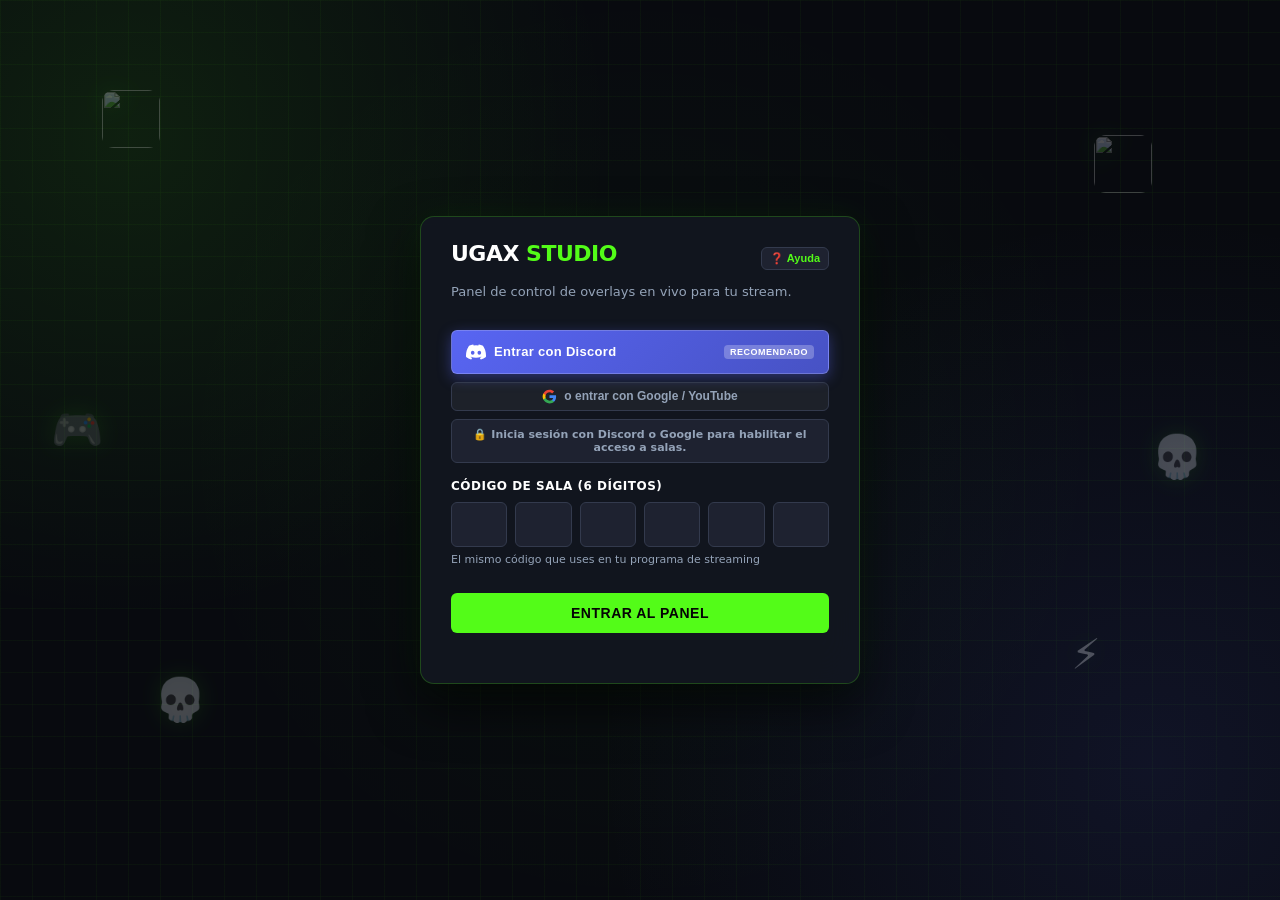
==== index.html @ 0a302d41 "Add TTS (Text to Speech) button with voice synthesis for live stream overlays" ====
<!DOCTYPE html>
<html lang="es">
<head>
  <meta charset="utf-8">
  <meta name="viewport" content="width=device-width,initial-scale=1">
  <title>Control de UGAX — Panel de Overlays</title>
  <link rel="stylesheet" href="css/panel.css">
</head>
<body class="kick-theme">

  <!-- Lobby / Gatekeeper Screen -->
  <div id="lobby-screen" class="lobby-container">
    <div class="lobby-floating-bg" aria-hidden="true">
      <div class="float-item float-1"><img src="https://api.dicebear.com/7.x/bottts/svg?seed=sans" alt=""></div>
      <div class="float-item float-2"><span class="float-icon">💀</span></div>
      <div class="float-item float-3"><img src="https://api.dicebear.com/7.x/bottts/svg?seed=itzugax" alt=""></div>
      <div class="float-item float-4"><span class="float-icon">⚡</span></div>
      <div class="float-item float-5"><span class="float-icon">🎮</span></div>
      <div class="float-item float-6"><span class="float-icon">💀</span></div>
    </div>
    <div class="lobby-card">
      <div class="lobby-card-top">
        <div class="lobby-logo">
          <h2>UGAX <span class="kick-green">STUDIO</span></h2>
        </div>
        <button class="icon-help-btn" id="btn-open-help" title="Ver guía de uso">&#10067; Ayuda</button>
      </div>
      <p class="lobby-desc">Panel de control de overlays en vivo para tu stream.</p>

      <!-- Mandatory Social Auth (Google / YouTube or Discord) -->
      <div class="google-auth-box">
        <div id="auth-buttons-row" class="auth-buttons-container">
          <button type="button" class="btn-discord-auth-main" id="btn-discord-login">
            <svg width="20" height="20" viewBox="0 0 24 24" fill="#ffffff"><path d="M20.317 4.37a19.791 19.791 0 0 0-4.885-1.515.074.074 0 0 0-.079.037c-.21.375-.444.864-.608 1.25a18.27 18.27 0 0 0-5.487 0 12.64 12.64 0 0 0-.617-1.25.077.077 0 0 0-.079-.037A19.736 19.736 0 0 0 3.677 4.37a.07.07 0 0 0-.032.027C.533 9.046-.32 13.58.099 18.057a.082.082 0 0 0 .031.057 19.9 19.9 0 0 0 5.993 3.03.078.078 0 0 0 .084-.028c.462-.63.874-1.295 1.226-1.994.021-.041.001-.09-.041-.106a13.107 13.107 0 0 1-1.872-.892.077.077 0 0 1-.008-.128 10.2 10.2 0 0 0 .372-.292.074.074 0 0 1 .077-.01c3.928 1.793 8.18 1.793 12.061 0a.074.074 0 0 1 .078.01c.12.098.246.198.373.292a.077.077 0 0 1-.006.127 12.299 12.299 0 0 1-1.873.892.077.077 0 0 0-.041.107c.36.698.772 1.362 1.225 1.993a.076.076 0 0 0 .084.028 19.839 19.839 0 0 0 6.002-3.03.077.077 0 0 0 .032-.054c.5-5.177-.838-9.674-3.549-13.66a.061.061 0 0 0-.031-.028zM8.02 15.33c-1.183 0-2.157-1.085-2.157-2.419 0-1.333.956-2.419 2.157-2.419 1.21 0 2.176 1.096 2.157 2.42 0 1.333-.956 2.418-2.157 2.418zm7.975 0c-1.183 0-2.157-1.085-2.157-2.419 0-1.333.955-2.419 2.157-2.419 1.21 0 2.176 1.096 2.157 2.42 0 1.333-.946 2.418-2.157 2.418z"/></svg>
            <span style="font-weight:800;letter-spacing:0.3px;">Entrar con Discord</span>
            <span class="auth-rec-badge">RECOMENDADO</span>
          </button>
          <button type="button" class="btn-google-auth-mini" id="btn-google-login">
            <svg width="15" height="15" viewBox="0 0 24 24"><path fill="#4285F4" d="M22.56 12.25c0-.78-.07-1.53-.2-2.25H12v4.26h5.92c-.26 1.37-1.04 2.53-2.21 3.31v2.77h3.57c2.08-1.92 3.28-4.74 3.28-8.09z"/><path fill="#34A853" d="M12 23c2.97 0 5.46-.98 7.28-2.66l-3.57-2.77c-.98.66-2.23 1.06-3.71 1.06-2.86 0-5.29-1.93-6.16-4.53H2.18v2.84C3.99 20.53 7.7 23 12 23z"/><path fill="#FBBC05" d="M5.84 14.09c-.22-.66-.35-1.36-.35-2.09s.13-1.43.35-2.09V7.06H2.18C1.43 8.55 1 10.22 1 12s.43 3.45 1.18 4.94l2.85-2.22.81-.63z"/><path fill="#EA4335" d="M12 5.38c1.62 0 3.06.56 4.21 1.64l3.15-3.15C17.45 2.09 14.97 1 12 1 7.7 1 3.99 3.47 2.18 7.06l3.66 2.84c.87-2.6 3.3-4.52 6.16-4.52z"/></svg>
            o entrar con Google / YouTube
          </button>
        </div>

        <div id="auth-required-msg" class="auth-required-msg">
          🔒 Inicia sesión con Discord o Google para habilitar el acceso a salas.
        </div>

        <div id="auth-profile-badge" class="auth-profile-badge" style="display:none">
          <img id="lobby-user-pfp" class="lobby-pfp-img" src="">
          <div class="profile-info">
            <span id="lobby-user-name" class="profile-name">---</span>
            <span id="lobby-user-provider" class="profile-status">✓ Verificado</span>
          </div>
          <button type="button" id="btn-logout-google" class="btn-mini-logout" title="Cerrar sesión / Cambiar cuenta">&times; Salir</button>
        </div>
      </div>

      <!-- Recent Rooms Cards -->
      <div id="recent-rooms-box" class="recent-rooms-box" style="display:none">
        <label>📡 Mis salas recientes:</label>
        <div class="recent-rooms-grid" id="recent-rooms-grid"></div>
      </div>

      <form id="lobby-form" onsubmit="return false;">
        <!-- Editable Username once authenticated -->
        <div class="lobby-group" id="group-username-edit" style="display:none">
          <label>Username / Apodo</label>
          <input type="text" id="lobby-user" placeholder="ej: itzugax" maxlength="24" required disabled autocomplete="off">
          <span class="lobby-hint">Puedes personalizar tu apodo. Cada usuario debe tener un username único.</span>
        </div>

        <div class="lobby-group">
          <label>Código de Sala (6 dígitos)</label>
          <div class="room-code-row" id="room-code-row">
            <input class="room-digit" type="text" inputmode="numeric" maxlength="1" pattern="[0-9]" required disabled>
            <input class="room-digit" type="text" inputmode="numeric" maxlength="1" pattern="[0-9]" required disabled>
            <input class="room-digit" type="text" inputmode="numeric" maxlength="1" pattern="[0-9]" required disabled>
            <input class="room-digit" type="text" inputmode="numeric" maxlength="1" pattern="[0-9]" required disabled>
            <input class="room-digit" type="text" inputmode="numeric" maxlength="1" pattern="[0-9]" required disabled>
            <input class="room-digit" type="text" inputmode="numeric" maxlength="1" pattern="[0-9]" required disabled>
          </div>
          <span class="lobby-hint">El mismo código que uses en tu programa de streaming</span>
        </div>

        <button type="submit" class="btn-kick-primary" id="btn-enter-room" disabled>ENTRAR AL PANEL</button>
      </form>
    </div>
  </div>

  <!-- Main Panel Screen (Hidden until PIN is verified) -->
  <div id="app-wrapper" style="display:none">
    <header>
      <div class="header-left">
        <div class="brand">
          <span class="kick-dot"></span>
          <h1>UGAX <span class="kick-green">STUDIO</span></h1>
        </div>
        <span id="stream-label" class="room-pill" title="Sala actual">---</span>
        <button class="header-btn" id="btn-copy-obs" title="Copiar enlace del Overlay para tu programa de streaming">&#128203; Copiar Link Stream</button>
        <button class="header-btn members-btn" id="btn-members-modal" title="Ver integrantes conectados en la sala">&#128101; <span id="members-count">1</span> en sala</button>
        <button class="header-btn user-btn" id="btn-user-login" title="Perfil y usuario">
          <img id="header-user-avatar" class="user-avatar-mini" src="https://api.dicebear.com/7.x/bottts/svg?seed=itzugax">
          <span id="user-display">---</span>
        </button>
      </div>
      <div id="conn">
        <button class="logout-btn" id="btn-logout" title="Salir de la sala actual">&#128682; Salir</button>
        <span class="obs-badge" id="obs-badge" title="Estado del software de streaming">&#128225; Stream: Buscando...</span>
        <span class="ping-badge" id="ping-badge" title="Latencia con el server">-- ms</span>
        <div class="dot" id="dot"></div>
      </div>
    </header>

  <div class="layout">
    <!-- Left Sidebar: Tools & Edit Properties -->
    <aside class="sidebar-left">
      <div class="sidebar-scrollable">
        <!-- Tabs (Archivos active by default) -->
        <div class="tabs">
          <button class="tab active" data-tab="tab-arch">&#128193; Archivos</button>
          <button class="tab" data-tab="tab-url">&#128279; Linkaso</button>
          <button class="tab" data-tab="tab-txt">&#128196; Texto</button>
        </div>

        <!-- File Tab (Active Default) -->
        <div class="tab-body active" id="tab-arch">
          <div class="drop-zone" id="drop-zone">
            <div class="drop-icon">&#128228;</div>
            Suelta tu meme aquí o dale clic para subir
            <div class="hint">sube de una uwu</div>
          </div>
          <input type="file" id="fileIn" multiple accept="image/*,video/*,audio/*" style="display:none">
          <div class="upload-list" id="upload-list"></div>
        </div>

        <!-- URL Tab -->
        <div class="tab-body" id="tab-url">
          <label>Pega el zelda / URL aquí</label>
          <input type="url" id="urlIn" placeholder="https://i.imgur.com/meme.jpg">
          <div class="hint">Aguanta <b>JPG, PNG, GIF, WEBP</b> (fotos) · <b>MP4, WEBM</b> (videos) · <b>MP3, WAV, OGG</b> (rolitas)</div>
          <button class="btn primary" id="addUrl">&#10010; Tirar al stream</button>
        </div>

        <!-- Text Tab -->
        <div class="tab-body" id="tab-txt">
          <label>Qué quieres poner en pantalla</label>
          <input type="text" id="txtIn" placeholder="Escribe cualquier webada...">
          <div class="hint">Letras bien potentes con borde negro Comic Sans</div>
          <div style="display:flex;gap:6px;margin-top:8px">
            <button class="btn primary" id="addTxt" style="flex:1">&#10010; Tirar texto</button>
            <button class="btn btn-tts" id="addTts" style="flex:1" title="Poner en pantalla y leer con voz en el stream">&#128483; Tirar TTS (Voz)</button>
          </div>
        </div>

        <!-- Edit Section -->
        <section class="card" id="edit-section" style="display:none">
          <h2>&#9998; Modificando: <span id="ed-title-type">Capa</span></h2>
          <div style="padding:8px 12px">
            
            <div class="edit-group">
              <label>Apodo de la capa</label>
              <input type="text" id="ed-name-input" placeholder="Ponle un nombre...">
            </div>

            <!-- Quick Action Buttons -->
            <div class="quick-actions">
              <button class="q-btn" id="qa-center" title="Centrar en pantalla">&#127919; Centrar fino</button>
              <button class="q-btn" id="qa-fullscreen" title="Ajustar a pantalla completa">&#128250; Modo cine</button>
              <button class="q-btn" id="qa-clone" title="Duplicar esta capa">&#128203; Clonar</button>
            </div>

            <div id="edit-media-fields"></div>
            <div id="edit-text-fields"></div>

            <div class="edit-group">
              <label>Opacidad / Transparencia</label>
              <div style="display:flex;align-items:center;gap:8px">
                <input type="range" id="ed-opacity" min="0" max="100" value="100" style="flex:1">
                <span id="ed-opacity-val" style="font-size:12px;width:32px;text-align:right;font-weight:600">100%</span>
              </div>
            </div>

            <div class="grid2">
              <div class="edit-group">
                <label>Posición X</label>
                <input type="number" id="ed-x" min="0" max="1" step="0.01">
              </div>
              <div class="edit-group">
                <label>Posición Y</label>
                <input type="number" id="ed-y" min="0" max="1" step="0.01">
              </div>
            </div>
            <div class="grid2">
              <div class="edit-group">
                <label>Ancho</label>
                <input type="number" id="ed-w" min="0.02" max="1" step="0.01">
              </div>
              <div class="edit-group">
                <label>Alto</label>
                <input type="number" id="ed-h" min="0.02" max="1" step="0.01">
              </div>
            </div>

            <div style="display:flex;gap:6px;margin-top:8px">
              <button class="btn" id="ed-lock-toggle" style="flex:1">&#128274; Bloquear</button>
              <button class="btn danger" id="ed-del" style="flex:1">&#128465; Borrar</button>
            </div>
          </div>
        </section>
      </div>
    </aside>

    <!-- Center Stage: Stream Preview & Soundboard -->
    <main class="main-center-stage">
      <div class="main-center">
        <div class="canvas-wrap">
          <div id="canvas"></div>
        </div>
        <div class="canvas-note">
          <span>Vista previa 16:9</span> · 
          <span>Siempre mantiene su proporción fina sin deformarse</span> · 
          <span><b>Supr</b> borrar</span> · 
          <span><b>Flechas</b> mover</span>
        </div>
      </div>

      <!-- Soundboard Dock (Memes y Reacciones unificados abajo) -->
      <div class="soundboard-dock">
        <div class="dock-header">
          <div class="dock-title">&#128266; Soundboard de Memes (Disparo en Stream)</div>
          <div class="dock-search">
            <input type="text" id="snd-search" placeholder="&#128269; Filtrar meme...">
          </div>
        </div>
        <div class="soundboard-grid-deck" id="soundboard-list"></div>
      </div>
    </main>

    <!-- Right Sidebar: Live Layers & Order -->
    <aside class="sidebar-right">
      <div class="source-list" id="source-list">
        <div class="source-list-header">
          <h2>&#127912; Capas en vivo (<span id="count">0</span>)</h2>
          <div class="source-quick-tools">
            <button class="mini-tool-btn" id="btn-toggle-all" title="Modo pánico: ocultar/mostrar todo">&#128065; Pánico</button>
            <button class="mini-tool-btn danger" id="btn-clear-all" title="Limpiar todas las fuentes">&#129529; Limpiar to</button>
          </div>
        </div>
        <div id="list"></div>
        <div class="empty" id="empty-msg">&#128196; No hay ni un meme puesto todavía. Sube algo a la izquierda pe.</div>
      </div>

      <!-- Toolbar -->
      <div class="toolbar">
        <button id="tb-add" title="Agregar fuente">&#10010;</button>
        <button id="tb-del" title="Borrar seleccionada" class="danger">&#128465;</button>
        <button id="tb-up" title="Mover al frente">&#9650;</button>
        <button id="tb-down" title="Mover al fondo">&#9660;</button>
        <button id="tb-clone" title="Clonar seleccionada">&#128203;</button>
      </div>
    </aside>
  </div>
  </div> <!-- /app-wrapper -->

  <!-- Active Room Members Modal -->
  <div class="modal-overlay" id="members-modal" style="display:none">
    <div class="modal-card">
      <div class="modal-header">
        <h3>&#128101; Integrantes Conectados en la Sala</h3>
        <button class="modal-close" id="btn-close-members">&times;</button>
      </div>
      <div class="modal-body">
        <p class="hint" style="margin-bottom:12px">Usuarios moderando en tiempo real en esta sala:</p>
        <div class="members-list" id="members-list"></div>
      </div>
    </div>
  </div>

  <!-- Help & Instructions Modal -->
  <div class="modal-overlay" id="help-modal" style="display:none">
    <div class="modal-card">
      <div class="modal-header">
        <h3>&#128161; Guía de Uso de UGAX STUDIO</h3>
        <button class="modal-close" id="btn-close-help">&times;</button>
      </div>
      <div class="modal-body">
        <div class="lobby-tips">
          <div class="lobby-tips-title">💡 ¿Cómo transmitir overlays a tu stream?</div>
          <ul>
            <li><b>1.</b> Inicia sesión con <b>Google / YouTube</b> o escribe tu <b>Nickname</b>.</li>
            <li><b>2.</b> Ingresa el <b>Código de Sala (6 dígitos)</b> y el <b>PIN de protección</b>.</li>
            <li><b>3.</b> Haz clic en <i>Copiar Link Stream</i> en la barra superior del panel.</li>
            <li><b>4.</b> En tu software de transmisión (OBS / Streamlabs / VMix), agrega una fuente <b>Navegador (Browser Source)</b> con resolución <b>1920x1080</b> y pega el enlace.</li>
            <li><b>5.</b> ¡Todo lo que arrastres, escribas o dispares en el panel aparecerá instantáneamente en tu stream!</li>
          </ul>
        </div>
      </div>
    </div>
  </div>

  <!-- User & Room Login Modal -->
  <div class="modal-overlay" id="login-modal" style="display:none">
    <div class="modal-card">
      <div class="modal-header">
        <h3>&#128100; Perfil de Usuario & Sala</h3>
        <button class="modal-close" id="btn-close-login">&times;</button>
      </div>
      <div class="modal-body">
        <div class="user-profile-header">
          <img id="modal-user-avatar" class="modal-pfp" src="https://api.dicebear.com/7.x/bottts/svg?seed=itzugax">
          <div class="modal-user-info">
            <span id="modal-user-name" class="modal-name">itzugax</span>
            <span class="modal-role">Moderador de Sala</span>
          </div>
        </div>

        <label style="margin-top:14px">Nombre de usuario / Nickname</label>
        <input type="text" id="login-user-input" placeholder="Tu apodo o canal (ej: itzugax)">

        <button class="btn primary" id="btn-save-login" style="margin-top:16px;width:100%">&#128190; Guardar Perfil</button>
      </div>
    </div>
  </div>

  <!-- PIN Prompt Modal -->
  <div class="modal-overlay" id="modal-pin" style="display:none">
    <div class="modal-card pin-modal-card">
      <div class="modal-header">
        <h3>🔒 PIN de Seguridad</h3>
        <button class="modal-close" id="btn-close-pin">&times;</button>
      </div>
      <div class="modal-body">
        <p class="pin-modal-desc">Ingresa el PIN de acceso para la sala <b id="pin-modal-room-code" class="kick-green">------</b>:</p>
        
        <div class="lobby-group" style="margin-top:12px;">
          <input type="password" id="modal-pin-input" placeholder="Ingresa el PIN de la sala" maxlength="12" autocomplete="off">
          <span class="lobby-hint" id="pin-modal-hint">Si la sala es nueva, este PIN quedará guardado como clave</span>
        </div>

        <div id="pin-error-box" class="pin-error-box" style="display:none">
          <span class="pin-error-meme">👉😹</span>
          <span class="pin-error-text" id="pin-error-text">❌ PIN incorrecto jaja</span>
        </div>

        <div class="pin-modal-actions" style="display:flex;gap:8px;margin-top:16px;">
          <button type="button" class="btn" id="btn-cancel-pin" style="flex:1">Cancelar</button>
          <button type="button" class="btn-kick-primary" id="btn-verify-pin" style="flex:2">VERIFICAR Y ENTRAR</button>
        </div>
      </div>
    </div>
  </div>

  <!-- Scripts locales & CDN -->
  <script src="lib/interact.min.js"></script>
  <script src="lib/firebase-app.js"></script>
  <script src="https://www.gstatic.com/firebasejs/8.10.1/firebase-auth.js"></script>
  <script src="lib/firebase-database.js"></script>
  <script src="lib/supabase.min.js"></script>
  <script src="js/config.js"></script>
  <script src="js/control.js"></script>
</body>
</html>
---- css/panel.css ----
:root {
  --bg: #0b0e14;
  --panel: #131722;
  --surface: #1e2230;
  --row: #242938;
  --row-hover: #2f3548;
  --row-sel: #2a3144;
  --border: #333a4d;
  --text: #f1f5f9;
  --text-bright: #ffffff;
  --muted: #94a3b8;
  --accent: #53fc18;
  --accent-hover: #42d914;
  --ok: #53fc18;
  --danger: #ef4444;
  --danger-hover: #dc2626;
  --warning: #f59e0b;
  --radius: 6px;
  --kick-green: #53fc18;
}

* { box-sizing: border-box; margin: 0; padding: 0; }

body {
  background: var(--bg);
  color: var(--text);
  font-family: "Inter", "Segoe UI", system-ui, -apple-system, sans-serif;
  font-size: 14px;
  height: 100vh;
  overflow: hidden;
}

/* ============================================
   LOBBY / GATEKEEPER SCREEN
   ============================================ */
.lobby-container {
  position: fixed;
  inset: 0;
  background: #080a0f;
  background-image: 
    radial-gradient(circle at 10% 15%, rgba(83, 252, 24, 0.09) 0%, transparent 35%),
    radial-gradient(circle at 90% 85%, rgba(88, 101, 242, 0.10) 0%, transparent 40%),
    radial-gradient(circle at 50% 50%, rgba(83, 252, 24, 0.03) 0%, transparent 60%),
    linear-gradient(rgba(83, 252, 24, 0.035) 1px, transparent 1px),
    linear-gradient(90deg, rgba(83, 252, 24, 0.035) 1px, transparent 1px);
  background-size: 100% 100%, 100% 100%, 100% 100%, 32px 32px, 32px 32px;
  display: flex;
  align-items: center;
  justify-content: center;
  z-index: 9999;
  overflow: hidden;
  padding: 16px;
}

.lobby-floating-bg {
  position: absolute;
  inset: 0;
  pointer-events: none;
  overflow: hidden;
  z-index: 1;
}

.float-item {
  position: absolute;
  opacity: 0.28;
  filter: drop-shadow(0 0 12px rgba(83, 252, 24, 0.35));
  animation: floatAround 18s ease-in-out infinite alternate;
  user-select: none;
}

.float-item img {
  width: 58px;
  height: 58px;
  border-radius: 12px;
  display: block;
}

.float-item .float-icon {
  font-size: 42px;
  display: block;
}

.float-1 { top: 10%; left: 8%; animation-duration: 22s; animation-delay: 0s; }
.float-2 { top: 75%; left: 12%; animation-duration: 26s; animation-delay: -4s; }
.float-3 { top: 15%; right: 10%; animation-duration: 20s; animation-delay: -8s; }
.float-4 { top: 70%; right: 14%; animation-duration: 24s; animation-delay: -2s; }
.float-5 { top: 45%; left: 4%; animation-duration: 28s; animation-delay: -6s; }
.float-6 { top: 48%; right: 6%; animation-duration: 25s; animation-delay: -10s; }

@keyframes floatAround {
  0% { transform: translateY(0) rotate(0deg) scale(1); }
  50% { transform: translateY(-35px) translateX(20px) rotate(12deg) scale(1.08); }
  100% { transform: translateY(25px) translateX(-20px) rotate(-10deg) scale(0.95); }
}

.lobby-card {
  position: relative;
  z-index: 2;
  background: rgba(18, 22, 32, 0.96);
  backdrop-filter: blur(20px);
  border: 1px solid rgba(83, 252, 24, 0.22);
  box-shadow: 0 20px 50px rgba(0, 0, 0, 0.7), 0 0 35px rgba(83, 252, 24, 0.07);
  border-radius: 14px;
  padding: 24px 30px;
  width: 440px;
  max-width: 95vw;
  max-height: 94vh;
  overflow-y: auto;
  box-sizing: border-box;
}

.lobby-card::-webkit-scrollbar { width: 5px; }
.lobby-card::-webkit-scrollbar-track { background: transparent; }
.lobby-card::-webkit-scrollbar-thumb { background: var(--border); border-radius: 3px; }

.lobby-logo {
  display: flex;
  align-items: center;
  gap: 10px;
  margin-bottom: 10px;
}

.lobby-logo h2 {
  font-size: 22px;
  font-weight: 800;
  letter-spacing: -0.5px;
  color: var(--text-bright);
  text-transform: uppercase;
}

.kick-dot {
  display: inline-block;
  width: 8px;
  height: 8px;
  background: var(--kick-green);
  border-radius: 2px;
  flex-shrink: 0;
}

.kick-green {
  color: var(--kick-green);
}

.lobby-desc {
  font-size: 13px;
  color: var(--muted);
  margin-bottom: 28px;
  line-height: 1.5;
}

.lobby-group {
  display: flex;
  flex-direction: column;
  gap: 5px;
  margin-bottom: 18px;
}

.lobby-group label {
  font-size: 12px;
  font-weight: 700;
  color: var(--text-bright);
  text-transform: uppercase;
  letter-spacing: 0.5px;
}

.lobby-group input {
  background: var(--surface);
  border: 1px solid var(--border);
  color: var(--text-bright);
  padding: 10px 12px;
  border-radius: var(--radius);
  font-size: 14px;
  transition: border-color 0.15s;
  outline: none;
}

.lobby-group input:focus {
  border-color: var(--kick-green);
}

/* 6-digit room code row */
.room-code-row {
  display: flex;
  gap: 8px;
}

.room-digit {
  flex: 1;
  background: var(--surface) !important;
  border: 1px solid var(--border) !important;
  border-radius: var(--radius) !important;
  color: var(--text-bright) !important;
  font-size: 20px !important;
  font-weight: 700 !important;
  text-align: center !important;
  padding: 10px 0 !important;
  outline: none !important;
  caret-color: var(--kick-green);
}

.room-digit:focus {
  border-color: var(--kick-green) !important;
  background: var(--row) !important;
}

.lobby-hint {
  font-size: 11px;
  color: var(--muted);
  line-height: 1.4;
}

.lobby-error {
  font-size: 12px;
  color: var(--danger);
  font-weight: 600;
  text-align: center;
  margin-top: 8px;
  min-height: 18px;
}

.btn-kick-primary {
  width: 100%;
  background: var(--kick-green);
  color: #050505 !important;
  font-size: 14px;
  font-weight: 800;
  text-transform: uppercase;
  letter-spacing: 0.5px;
  padding: 12px;
  border: none;
  border-radius: var(--radius);
  cursor: pointer;
  transition: all 0.15s;
  margin-top: 8px;
}

.btn-kick-primary:hover {
  background: var(--accent-hover);
  color: #050505 !important;
  transform: translateY(-1px);
}

.btn-kick-primary:active {
  transform: scale(0.98);
}

/* Lobby tips box */
.lobby-tips {
  margin-top: 20px;
  padding: 12px 14px;
  background: var(--surface);
  border: 1px solid var(--border);
  border-radius: var(--radius);
}

.lobby-tips-title {
  font-size: 12px;
  font-weight: 700;
  color: var(--text-bright);
  margin-bottom: 6px;
}

.lobby-tips ul {
  list-style: none;
  padding: 0;
  margin: 0;
}

.lobby-tips li {
  font-size: 11px;
  color: var(--muted);
  line-height: 1.5;
  margin-bottom: 4px;
}

.lobby-tips li:last-child { margin-bottom: 0; }
.lobby-tips b { color: var(--text); }
.lobby-tips i { color: var(--kick-green); font-style: normal; }

/* ============================================
   APP HEADER — Kick Style
   ============================================ */
#app-wrapper {
  display: flex;
  flex-direction: column;
  height: 100vh;
}

/* Header */
header {
  display: flex;
  align-items: center;
  justify-content: space-between;
  gap: 12px;
  padding: 0 16px;
  background: var(--panel);
  border-bottom: 1px solid var(--border);
  height: 50px;
}

.header-left {
  display: flex;
  align-items: center;
  gap: 12px;
}

/* Brand logo */
.brand {
  display: flex;
  align-items: center;
  gap: 7px;
}

header h1 {
  font-size: 14px;
  font-weight: 800;
  color: var(--text-bright);
  white-space: nowrap;
  letter-spacing: 0.5px;
  text-transform: uppercase;
}

/* Room pill */
.room-pill,
#stream-label {
  font-size: 11px;
  background: rgba(83, 252, 24, 0.1);
  padding: 3px 9px;
  border-radius: 20px;
  color: var(--kick-green);
  border: 1px solid rgba(83, 252, 24, 0.25);
  font-family: monospace;
  font-weight: 700;
}

.header-btn {
  background: var(--surface);
  border: 1px solid var(--border);
  color: var(--text);
  padding: 5px 11px;
  border-radius: var(--radius);
  font-size: 12px;
  font-weight: 600;
  cursor: pointer;
  display: flex;
  align-items: center;
  gap: 5px;
  transition: all 0.15s;
}

.header-btn:hover {
  background: var(--surface);
  color: var(--kick-green);
  border-color: var(--kick-green);
}

.header-btn.user-btn:hover {
  background: var(--kick-green);
  color: #050505 !important;
  font-weight: 700;
  border-color: var(--kick-green);
}

.header-btn.copied {
  background: var(--ok);
  color: #050505 !important;
  font-weight: 700;
  border-color: var(--ok);
}

/* Panic & Logout buttons */
.panic-btn {
  background: rgba(239, 68, 68, 0.12);
  border: 1px solid rgba(239, 68, 68, 0.35);
  color: var(--danger);
  padding: 4px 10px;
  border-radius: var(--radius);
  font-size: 11px;
  font-weight: 700;
  cursor: pointer;
  transition: all 0.15s;
  text-transform: uppercase;
}

.panic-btn:hover {
  background: var(--danger);
  color: #fff;
  border-color: var(--danger);
}

.logout-btn {
  background: var(--surface);
  border: 1px solid var(--border);
  color: var(--text);
  padding: 4px 10px;
  border-radius: var(--radius);
  font-size: 11px;
  font-weight: 600;
  cursor: pointer;
  transition: all 0.15s;
}

.logout-btn:hover {
  background: var(--danger);
  color: #ffffff;
  border-color: var(--danger);
}

#conn {
  display: flex;
  align-items: center;
  gap: 8px;
  font-size: 12px;
  color: var(--muted);
  font-weight: 500;
}

.obs-badge {
  font-size: 11px;
  padding: 3px 8px;
  border-radius: 12px;
  background: rgba(239, 68, 68, 0.15);
  color: var(--danger);
  border: 1px solid rgba(239, 68, 68, 0.3);
  font-weight: 600;
  display: flex;
  align-items: center;
  gap: 4px;
  transition: all 0.3s;
}

.obs-badge.online {
  background: rgba(34, 197, 94, 0.15);
  color: var(--ok);
  border-color: rgba(34, 197, 94, 0.3);
}

.ping-badge {
  font-size: 11px;
  font-family: monospace;
  color: var(--muted);
  background: var(--surface);
  padding: 2px 6px;
  border-radius: 3px;
  border: 1px solid var(--border);
}

.dot {
  width: 9px;
  height: 9px;
  border-radius: 50%;
  background: var(--danger);
  transition: background 0.3s;
  box-shadow: 0 0 6px var(--danger);
}

.dot.on {
  background: var(--ok);
  box-shadow: 0 0 6px var(--ok);
}

/* Layout - 3 Column Studio */
.layout {
  display: flex;
  height: calc(100vh - 48px);
  width: 100%;
  overflow: hidden;
}

.sidebar-left {
  width: 320px;
  min-width: 280px;
  max-width: 350px;
  background: var(--panel);
  border-right: 1px solid var(--border);
  display: flex;
  flex-direction: column;
  overflow: hidden;
  height: 100%;
  flex-shrink: 0;
}

.sidebar-scrollable {
  flex: 1;
  overflow-y: auto;
  padding-bottom: 20px;
}

.sidebar-scrollable::-webkit-scrollbar { width: 6px; }
.sidebar-scrollable::-webkit-scrollbar-track { background: transparent; }
.sidebar-scrollable::-webkit-scrollbar-thumb { background: var(--border); border-radius: 3px; }

.sidebar-right {
  width: 320px;
  min-width: 280px;
  max-width: 350px;
  background: var(--panel);
  border-left: 1px solid var(--border);
  display: flex;
  flex-direction: column;
  overflow: hidden;
  height: 100%;
  flex-shrink: 0;
}

.sidebar-right .source-list {
  flex: 1;
  display: flex;
  flex-direction: column;
  overflow-y: auto;
}

.main-center-stage {
  flex: 1;
  display: flex;
  flex-direction: column;
  justify-content: space-between;
  overflow: hidden;
  background: var(--bg);
  padding: 0;
  min-width: 350px;
}

.card { padding: 0; }

.card h2 {
  font-size: 11px;
  text-transform: uppercase;
  letter-spacing: 0.5px;
  color: var(--muted);
  padding: 8px 12px;
  background: var(--surface);
  border-bottom: 1px solid var(--border);
  font-weight: 600;
}

/* Tabs */
.tabs {
  display: flex;
  gap: 3px;
  padding: 8px 12px;
  background: var(--panel);
}

.tab {
  flex: 1;
  padding: 8px 4px;
  border: 1px solid var(--border);
  background: var(--surface);
  color: var(--muted);
  border-radius: var(--radius);
  cursor: pointer;
  font-size: 12px;
  font-weight: 600;
  text-align: center;
  transition: all 0.15s;
}

.tab:hover {
  color: var(--text);
  background: var(--row);
  border-color: var(--muted);
}

.tab.active {
  background: var(--accent);
  color: #050505;
  font-weight: 800;
  border-color: var(--accent);
}

.tab-body {
  display: none;
  padding: 8px 12px 12px;
}

.tab-body.active {
  display: block;
}

/* Form elements */
label {
  display: block;
  font-size: 11px;
  font-weight: 600;
  color: var(--muted);
  margin-bottom: 4px;
  text-transform: uppercase;
  letter-spacing: 0.3px;
}

input[type="text"],
input[type="url"],
input[type="number"],
select {
  width: 100%;
  background: var(--bg);
  border: 1px solid var(--border);
  color: var(--text);
  padding: 8px 10px;
  border-radius: var(--radius);
  font-size: 13px;
  outline: none;
  transition: border-color 0.15s;
}

input:focus, select:focus {
  border-color: var(--accent);
  box-shadow: 0 0 0 2px rgba(59, 130, 246, 0.2);
}

select {
  cursor: pointer;
  font-size: 12px;
}

select option {
  background: var(--bg);
  color: var(--text);
}

input[type="color"] {
  width: 100%;
  height: 32px;
  border: 1px solid var(--border);
  border-radius: var(--radius);
  cursor: pointer;
  background: var(--bg);
  padding: 2px;
}

input[type="range"] {
  width: 100%;
  accent-color: var(--accent);
  height: 6px;
  cursor: pointer;
}

.hint {
  font-size: 11px;
  color: var(--muted);
  margin: 4px 0 8px;
  line-height: 1.3;
}

.hint b { color: var(--accent); }

.check-row {
  display: flex;
  gap: 12px;
  margin: 6px 0;
  font-size: 12px;
  color: var(--text);
}

.btn.btn-tts {
  background: linear-gradient(135deg, #10b981 0%, #059669 100%);
  color: #ffffff !important;
  font-weight: 800;
  border: 1px solid rgba(255, 255, 255, 0.2);
  box-shadow: 0 2px 8px rgba(16, 185, 129, 0.3);
}

.btn.btn-tts:hover {
  background: linear-gradient(135deg, #059669 0%, #047857 100%);
  transform: translateY(-1px);
}

.check-row input {
  accent-color: var(--accent);
  width: 16px;
  height: 16px;
  cursor: pointer;
}

.check-row label {
  display: flex;
  align-items: center;
  gap: 6px;
  cursor: pointer;
  margin: 0;
  font-size: 12px;
  color: var(--text);
  text-transform: none;
  letter-spacing: normal;
}

.grid2 {
  display: grid;
  grid-template-columns: 1fr 1fr;
  gap: 6px;
  margin-bottom: 6px;
}

/* Buttons */
.btn {
  display: flex;
  align-items: center;
  justify-content: center;
  gap: 6px;
  padding: 10px 16px;
  border: none;
  border-radius: var(--radius);
  background: var(--surface);
  color: var(--text);
  font-size: 13px;
  font-weight: 600;
  cursor: pointer;
  width: 100%;
  transition: all 0.15s;
}

.btn:hover {
  background: var(--row-hover);
  transform: translateY(-1px);
}

.btn:active {
  transform: translateY(0);
}

.btn.primary {
  background: var(--accent);
  color: #050505 !important;
  font-weight: 800;
}

.btn.primary:hover {
  background: var(--accent-hover);
  color: #050505 !important;
}

.btn.danger {
  background: rgba(239, 68, 68, 0.15);
  color: var(--danger);
  border: 1px solid var(--danger);
}

.btn.danger:hover {
  background: var(--danger);
  color: var(--text-bright);
}

.quick-actions {
  display: grid;
  grid-template-columns: 1fr 1fr 1fr;
  gap: 4px;
  margin: 6px 0;
}

.q-btn {
  padding: 6px 4px;
  background: var(--surface);
  border: 1px solid var(--border);
  color: var(--text);
  border-radius: var(--radius);
  font-size: 11px;
  font-weight: 600;
  cursor: pointer;
  display: flex;
  align-items: center;
  justify-content: center;
  gap: 3px;
  transition: all 0.12s;
  white-space: nowrap;
}

.q-btn:hover {
  background: var(--row-hover);
  border-color: var(--accent);
  color: var(--accent);
}

.replay-btn {
  background: rgba(34, 197, 94, 0.15);
  color: var(--ok);
  border: 1px solid rgba(34, 197, 94, 0.3);
  padding: 8px 12px;
  border-radius: var(--radius);
  font-size: 12px;
  font-weight: 700;
  cursor: pointer;
  width: 100%;
  display: flex;
  align-items: center;
  justify-content: center;
  gap: 6px;
  margin: 6px 0;
  transition: all 0.15s;
}

.replay-btn:hover {
  background: var(--ok);
  color: #fff;
}

.replay-btn:active {
  transform: scale(0.98);
}

.source-list-header {
  display: flex;
  align-items: center;
  justify-content: space-between;
  background: var(--surface);
  border-bottom: 1px solid var(--border);
  position: sticky;
  top: 0;
  z-index: 2;
  padding: 0 8px 0 0;
}

.source-list-header h2 {
  font-size: 11px;
  text-transform: uppercase;
  letter-spacing: 0.5px;
  color: var(--muted);
  padding: 8px 12px;
  background: transparent;
  border-bottom: none;
  font-weight: 600;
}

.source-quick-tools {
  display: flex;
  gap: 4px;
}

.mini-tool-btn {
  background: var(--row);
  border: 1px solid var(--border);
  color: var(--muted);
  font-size: 11px;
  padding: 3px 6px;
  border-radius: var(--radius);
  cursor: pointer;
  font-weight: 600;
  transition: all 0.12s;
}

.mini-tool-btn:hover {
  background: var(--row-hover);
  color: var(--text-bright);
}

.mini-tool-btn.danger:hover {
  background: var(--danger);
  color: #fff;
  border-color: var(--danger);
}

.source-list::-webkit-scrollbar { width: 6px; }
.source-list::-webkit-scrollbar-track { background: transparent; }
.source-list::-webkit-scrollbar-thumb { background: var(--border); border-radius: 3px; }

#list {
  display: flex;
  flex-direction: column;
  gap: 2px;
  padding: 4px;
  flex: 1;
}

.row {
  display: flex;
  align-items: center;
  gap: 8px;
  padding: 8px 10px;
  background: var(--row);
  border-radius: var(--radius);
  cursor: pointer;
  font-size: 13px;
  min-height: 36px;
  transition: all 0.12s;
  border: 1px solid var(--border);
  color: var(--text);
}

.row:hover {
  background: var(--row-hover);
  border-color: rgba(83, 252, 24, 0.3);
}

.row.selected {
  background: var(--row-sel);
  color: var(--text-bright);
  border-color: rgba(83, 252, 24, 0.5);
  border-left: 3px solid var(--kick-green);
}

.row.off {
  opacity: 0.4;
}

.row .r-icon {
  font-size: 11px;
  flex-shrink: 0;
  padding: 2px 6px;
  height: 22px;
  display: flex;
  align-items: center;
  justify-content: center;
  font-weight: 700;
  color: var(--accent);
  background: rgba(83, 252, 24, 0.12);
  border: 1px solid rgba(83, 252, 24, 0.25);
  border-radius: 4px;
  font-family: monospace;
  letter-spacing: -0.5px;
}

.row.selected .r-icon {
  color: #050505;
  background: var(--accent);
  border-color: var(--accent);
  font-weight: 800;
}

.row .r-name {
  flex: 1;
  overflow: hidden;
  text-overflow: ellipsis;
  white-space: nowrap;
  min-width: 0;
  font-weight: 600;
  color: var(--text);
}

.row.selected .r-name {
  color: #ffffff;
}

.row .r-badge {
  font-size: 10px;
  background: var(--surface);
  color: var(--muted);
  padding: 2px 6px;
  border-radius: 3px;
  font-weight: 700;
  flex-shrink: 0;
  border: 1px solid var(--border);
}

.row.selected .r-badge {
  background: rgba(255, 255, 255, 0.12);
  color: #ffffff;
  border-color: rgba(255, 255, 255, 0.25);
}

/* Icon buttons */
.ibtn {
  background: none;
  border: none;
  color: var(--muted);
  cursor: pointer;
  font-size: 14px;
  padding: 4px 6px;
  border-radius: 3px;
  flex-shrink: 0;
  line-height: 1;
  transition: all 0.12s;
  display: flex;
  align-items: center;
  justify-content: center;
}

.ibtn:hover {
  color: var(--text-bright);
  background: var(--surface);
}

.ibtn.on {
  color: var(--ok);
}

.ibtn.lock-btn.locked {
  color: var(--warning);
}

.ibtn.eye-btn:hover {
  color: var(--accent);
}

.ibtn.lock-btn:hover {
  color: var(--warning);
}

.ibtn.danger:hover {
  color: var(--danger);
  background: rgba(239, 68, 68, 0.15);
}

.edit-group {
  margin: 6px 0;
  padding: 8px;
  background: var(--bg);
  border-radius: var(--radius);
  border: 1px solid var(--border);
}

.edit-group label {
  font-size: 10px;
  margin-bottom: 4px;
  display: flex;
  align-items: center;
  justify-content: space-between;
}

.drop-zone {
  border: 2px dashed var(--border);
  border-radius: var(--radius);
  padding: 20px 12px;
  text-align: center;
  color: var(--muted);
  cursor: pointer;
  transition: all 0.2s;
  font-size: 13px;
  line-height: 1.4;
}

.drop-zone:hover, .drop-zone.dragover {
  border-color: var(--accent);
  background: rgba(59, 130, 246, 0.1);
  color: var(--text);
}

.drop-icon {
  font-size: 28px;
  margin-bottom: 6px;
  line-height: 1;
  color: var(--accent);
}

.upload-list {
  margin-top: 8px;
  font-size: 11px;
  color: var(--muted);
}

.upload-item {
  padding: 6px 0;
  border-bottom: 1px solid var(--border);
  display: flex;
  justify-content: space-between;
  align-items: center;
}

.upload-item .ok { color: var(--ok); font-weight: 600; }
.upload-item .fail { color: var(--danger); font-weight: 600; }

.empty {
  text-align: center;
  color: var(--muted);
  font-size: 13px;
  padding: 20px 12px;
  font-style: italic;
}

/* Toolbar */
.toolbar {
  display: flex;
  gap: 4px;
  padding: 8px;
  background: var(--surface);
  border-top: 1px solid var(--border);
}

.toolbar button {
  flex: 1;
  padding: 8px 4px;
  background: var(--row);
  border: 1px solid var(--border);
  border-radius: var(--radius);
  color: var(--text);
  cursor: pointer;
  font-size: 16px;
  font-weight: 600;
  transition: all 0.12s;
}

.toolbar button:hover {
  background: var(--row-hover);
  border-color: var(--muted);
  transform: translateY(-1px);
}

.toolbar button:active {
  transform: translateY(0);
}

.toolbar button.danger:hover {
  background: var(--danger);
  color: var(--text-bright);
  border-color: var(--danger);
}

/* Canvas */
main {
  flex: 1;
  display: flex;
  flex-direction: column;
  justify-content: space-between;
  overflow: hidden;
  background: var(--bg);
  padding: 0;
}

.main-center {
  flex: 1;
  display: flex;
  flex-direction: column;
  align-items: center;
  justify-content: center;
  padding: 12px;
  min-height: 0;
  width: 100%;
}

.canvas-wrap {
  width: 100%;
  max-width: calc((100vh - 220px) * 16 / 9);
  max-height: calc(100vh - 220px);
  aspect-ratio: 16 / 9;
  position: relative;
}

#canvas {
  position: relative;
  width: 100%;
  height: 100%;
  background: #0a0a0a;
  background-image:
    linear-gradient(rgba(59, 130, 246, 0.05) 1px, transparent 1px),
    linear-gradient(90deg, rgba(59, 130, 246, 0.05) 1px, transparent 1px);
  background-size: 5% 5%;
  border: 1px solid var(--border);
  overflow: hidden;
  border-radius: 4px;
}

.canvas-note {
  text-align: center;
  font-size: 11px;
  color: var(--muted);
  margin-top: 6px;
}

/* Elements */
.el {
  position: absolute;
  touch-action: none;
  user-select: none;
  cursor: move;
}

.el.locked {
  pointer-events: none;
  cursor: default;
}

.media-wrap {
  width: 100%;
  height: 100%;
  position: relative;
  border: 1.5px solid transparent;
  overflow: hidden;
  border-radius: 2px;
  box-sizing: border-box;
  pointer-events: none;
  transition: border-color 0.12s;
}

.el:hover .media-wrap {
  border-color: rgba(59, 130, 246, 0.4);
}

.el.selected {
  z-index: 1000 !important;
}

.el.selected .media-wrap {
  border: 1.5px solid var(--accent);
  box-shadow: 0 0 0 1px rgba(0, 0, 0, 0.5);
}

.el.resizing .media-wrap {
  border: 1.5px solid #60a5fa;
  border-style: solid;
}

/* 8 Resize Handles */
.resize-handle {
  position: absolute;
  width: 10px;
  height: 10px;
  background: #ffffff;
  border: 2px solid var(--accent);
  border-radius: 2px;
  box-shadow: 0 1px 4px rgba(0, 0, 0, 0.7);
  z-index: 1001;
  display: none;
  pointer-events: auto;
  box-sizing: border-box;
  transform: translate(-50%, -50%);
  transition: background 0.1s, transform 0.1s;
}

.el.selected .resize-handle {
  display: block;
}

.resize-handle:hover {
  background: var(--accent);
  transform: translate(-50%, -50%) scale(1.3);
}

/* Corner Handles */
.resize-nw { top: 0%; left: 0%; cursor: nwse-resize; }
.resize-ne { top: 0%; left: 100%; cursor: nesw-resize; }
.resize-se { top: 100%; left: 100%; cursor: nwse-resize; }
.resize-sw { top: 100%; left: 0%; cursor: nesw-resize; }

/* Edge Handles */
.resize-n { top: 0%; left: 50%; cursor: ns-resize; }
.resize-s { top: 100%; left: 50%; cursor: ns-resize; }
.resize-w { top: 50%; left: 0%; cursor: ew-resize; }
.resize-e { top: 50%; left: 100%; cursor: ew-resize; }

.el img, .el video {
  width: 100%;
  height: 100%;
  object-fit: contain;
  display: block;
  pointer-events: none;
  background: #000;
}

.el.hidden-el {
  opacity: 0.15 !important;
}

.el.is-audio .media-wrap {
  background: linear-gradient(135deg, #1e293b, #0f172a);
  display: flex;
  align-items: center;
  justify-content: center;
}

.audio-badge {
  font-size: 24px;
  opacity: 0.9;
  pointer-events: none;
}

.el.is-text .media-wrap {
  display: flex;
  align-items: center;
  justify-content: center;
  text-align: center;
  word-wrap: break-word;
  overflow: hidden;
  line-height: 1.1;
}

.txt-content {
  width: 100%;
  height: 100%;
  position: absolute;
  top: 0;
  left: 0;
  display: flex;
  align-items: center;
  justify-content: center;
  text-align: center;
  white-space: nowrap;
  overflow: visible;
  padding: 0;
  margin: 0;
  line-height: 1;
  pointer-events: none;
  box-sizing: border-box;
}

.tag {
  position: absolute;
  top: 2px;
  left: 2px;
  background: rgba(0, 0, 0, 0.75);
  padding: 2px 6px;
  border-radius: 3px;
  font-size: 10px;
  color: #ccc;
  max-width: calc(100% - 4px);
  overflow: hidden;
  text-overflow: ellipsis;
  white-space: nowrap;
  pointer-events: none;
  font-weight: 500;
  z-index: 10;
}

/* === Soundboard Bottom Dock Styles === */
.soundboard-dock {
  background: var(--panel);
  border-top: 1px solid var(--border);
  padding: 8px 14px;
  flex-shrink: 0;
  width: 100%;
  box-sizing: border-box;
  box-shadow: 0 -4px 15px rgba(0, 0, 0, 0.35);
}

.dock-header {
  display: flex;
  align-items: center;
  justify-content: space-between;
  gap: 10px;
  margin-bottom: 6px;
}

.dock-title {
  font-size: 11px;
  font-weight: 700;
  text-transform: uppercase;
  color: var(--accent);
  letter-spacing: 0.5px;
  white-space: nowrap;
}

.dock-search {
  width: 160px;
  flex-shrink: 0;
}

.dock-search input {
  width: 100%;
  padding: 4px 8px;
  font-size: 11px;
  border-radius: var(--radius);
  background: var(--surface);
  border: 1px solid var(--border);
  color: var(--text-bright);
}

.soundboard-grid-deck {
  display: grid;
  grid-template-columns: repeat(auto-fill, minmax(125px, 1fr));
  gap: 5px;
  max-height: 115px;
  overflow-y: auto;
  padding-right: 2px;
}

.soundboard-grid-deck::-webkit-scrollbar { width: 5px; }
.soundboard-grid-deck::-webkit-scrollbar-thumb { background: var(--border); border-radius: 3px; }

.snd-card {
  background: var(--surface);
  border: 1px solid var(--border);
  border-radius: var(--radius);
  padding: 6px 8px;
  display: flex;
  align-items: center;
  gap: 6px;
  cursor: pointer;
  transition: all 0.12s;
  user-select: none;
}

.snd-card:hover {
  background: var(--row-hover);
  border-color: var(--accent);
  transform: translateY(-1px);
}

.snd-card:active {
  transform: scale(0.95);
}

.snd-card.firing {
  background: rgba(34, 197, 94, 0.25);
  border-color: var(--ok);
  box-shadow: 0 0 8px rgba(34, 197, 94, 0.6);
}

.snd-icon {
  font-size: 15px;
  flex-shrink: 0;
}

.snd-name {
  font-size: 11px;
  font-weight: 600;
  color: var(--text-bright);
  overflow: hidden;
  text-overflow: ellipsis;
  white-space: nowrap;
}

/* === User Login Modal === */
.modal-overlay {
  position: fixed;
  top: 0;
  left: 0;
  width: 100vw;
  height: 100vh;
  background: rgba(0, 0, 0, 0.7);
  backdrop-filter: blur(4px);
  z-index: 9999;
  display: flex;
  align-items: center;
  justify-content: center;
}

.modal-card {
  background: var(--panel);
  border: 1px solid var(--border);
  border-radius: 8px;
  width: 90%;
  max-width: 380px;
  box-shadow: 0 10px 25px rgba(0, 0, 0, 0.5);
  overflow: hidden;
  animation: modalIn 0.2s ease-out;
}

@keyframes modalIn {
  from { opacity: 0; transform: scale(0.95); }
  to { opacity: 1; transform: scale(1); }
}

.pin-modal-card {
  max-width: 400px;
  background: rgba(18, 22, 32, 0.98);
  border: 1px solid rgba(83, 252, 24, 0.3);
  box-shadow: 0 16px 40px rgba(0,0,0,0.8), 0 0 25px rgba(83, 252, 24, 0.1);
}

.pin-modal-desc {
  font-size: 13px;
  color: var(--text);
  line-height: 1.4;
  margin-bottom: 8px;
}

.pin-error-box {
  display: flex;
  align-items: center;
  gap: 10px;
  background: rgba(239, 68, 68, 0.15);
  border: 1px solid rgba(239, 68, 68, 0.4);
  padding: 10px 14px;
  border-radius: var(--radius);
  margin-top: 10px;
  animation: shakeMeme 0.4s ease-in-out;
}

.pin-error-meme {
  font-size: 26px;
  line-height: 1;
  animation: bounceMeme 0.5s infinite alternate;
}

.pin-error-text {
  font-size: 12px;
  font-weight: 700;
  color: #fca5a5;
  line-height: 1.3;
}

@keyframes shakeMeme {
  0%, 100% { transform: translateX(0); }
  20%, 60% { transform: translateX(-8px); }
  40%, 80% { transform: translateX(8px); }
}

@keyframes bounceMeme {
  0% { transform: scale(1) rotate(0deg); }
  100% { transform: scale(1.2) rotate(10deg); }
}

.modal-header {
  padding: 12px 16px;
  background: var(--surface);
  border-bottom: 1px solid var(--border);
  display: flex;
  align-items: center;
  justify-content: space-between;
}

.modal-header h3 {
  font-size: 13px;
  font-weight: 700;
  color: var(--text-bright);
}

.modal-close {
  background: none;
  border: none;
  color: var(--muted);
  font-size: 20px;
  cursor: pointer;
  line-height: 1;
}

.modal-close:hover {
  color: var(--danger);
}

.modal-body {
  padding: 16px;
}

.user-btn {
  background: rgba(83, 252, 24, 0.1);
  color: var(--text-bright);
  border-color: rgba(83, 252, 24, 0.25);
  display: flex;
  align-items: center;
  gap: 6px;
}

.user-btn:hover {
  background: var(--kick-green);
  color: #050505 !important;
}

/* === Google Auth & Lobby Enhancements === */
.lobby-card-top {
  display: flex;
  align-items: center;
  justify-content: space-between;
  margin-bottom: 6px;
}

.icon-help-btn {
  background: var(--surface);
  border: 1px solid var(--border);
  color: var(--kick-green);
  padding: 4px 8px;
  border-radius: var(--radius);
  font-size: 11px;
  font-weight: 700;
  cursor: pointer;
  transition: all 0.15s;
}

.icon-help-btn:hover {
  background: var(--row-hover);
  border-color: var(--kick-green);
}

.google-auth-box {
  margin-bottom: 16px;
}

.auth-buttons-container {
  display: flex;
  flex-direction: column;
  gap: 8px;
  margin-bottom: 8px;
}

.btn-discord-auth-main {
  width: 100%;
  background: linear-gradient(135deg, #5865F2 0%, #4752C4 100%);
  color: #ffffff;
  font-size: 13px;
  font-weight: 800;
  padding: 11px 14px;
  border: 1px solid rgba(255, 255, 255, 0.2);
  border-radius: var(--radius);
  display: flex;
  align-items: center;
  gap: 8px;
  cursor: pointer;
  box-shadow: 0 4px 14px rgba(88, 101, 242, 0.4);
  transition: all 0.15s ease;
}

.btn-discord-auth-main:hover {
  background: linear-gradient(135deg, #4752C4 0%, #3c45a5 100%);
  transform: translateY(-1px);
  box-shadow: 0 6px 18px rgba(88, 101, 242, 0.6);
}

.auth-rec-badge {
  background: rgba(255, 255, 255, 0.25);
  color: #ffffff;
  font-size: 9px;
  font-weight: 900;
  padding: 2px 6px;
  border-radius: 4px;
  letter-spacing: 0.5px;
  margin-left: auto;
}

.btn-google-auth-mini {
  width: 100%;
  background: rgba(255, 255, 255, 0.05);
  color: var(--muted);
  font-size: 12px;
  font-weight: 600;
  padding: 6px 10px;
  border: 1px solid var(--border);
  border-radius: var(--radius);
  display: flex;
  align-items: center;
  justify-content: center;
  gap: 7px;
  cursor: pointer;
  transition: all 0.15s;
}

.btn-google-auth-mini:hover {
  background: rgba(255, 255, 255, 0.1);
  color: var(--text-bright);
  border-color: rgba(255, 255, 255, 0.2);
}

.auth-required-msg {
  font-size: 11px;
  color: var(--muted);
  background: var(--surface);
  border: 1px solid var(--border);
  padding: 8px 10px;
  border-radius: var(--radius);
  text-align: center;
  margin-top: 6px;
  font-weight: 600;
}

.avatar-presets {
  display: flex;
  gap: 10px;
  margin-top: 6px;
  justify-content: center;
}

.preset-avatar {
  width: 40px;
  height: 40px;
  border-radius: 50%;
  border: 2px solid var(--border);
  cursor: pointer;
  background: var(--surface);
  transition: all 0.15s;
}

.preset-avatar:hover {
  transform: scale(1.1);
  border-color: var(--kick-green);
}

.preset-avatar.active {
  border-color: var(--kick-green);
  box-shadow: 0 0 8px var(--kick-green);
  transform: scale(1.1);
}

.auth-profile-badge {
  display: flex;
  align-items: center;
  gap: 10px;
  background: var(--surface);
  border: 1px solid var(--border);
  padding: 8px 12px;
  border-radius: var(--radius);
}

.btn-mini-logout {
  background: none;
  border: none;
  color: var(--muted);
  font-size: 18px;
  margin-left: auto;
  cursor: pointer;
  padding: 0 4px;
  line-height: 1;
}

.btn-mini-logout:hover {
  color: var(--danger);
}

.lobby-pfp-img {
  width: 32px;
  height: 32px;
  border-radius: 50%;
  border: 2px solid var(--kick-green);
  object-fit: cover;
}

.profile-info {
  display: flex;
  flex-direction: column;
}

.profile-name {
  font-size: 13px;
  font-weight: 700;
  color: var(--text-bright);
}

.profile-status {
  font-size: 10px;
  color: var(--kick-green);
  font-weight: 600;
}

/* Recent Rooms */
.recent-rooms-box {
  margin-bottom: 16px;
  background: var(--surface);
  border: 1px solid var(--border);
  padding: 10px;
  border-radius: var(--radius);
}

.recent-rooms-box label {
  font-size: 11px;
  font-weight: 700;
  color: var(--muted);
  text-transform: uppercase;
  margin-bottom: 6px;
  display: block;
}

.recent-rooms-grid {
  display: flex;
  flex-wrap: wrap;
  gap: 6px;
}

.recent-room-pill {
  background: var(--row);
  border: 1px solid var(--border);
  color: var(--text-bright);
  padding: 5px 10px;
  border-radius: 15px;
  font-size: 12px;
  font-family: monospace;
  font-weight: 700;
  cursor: pointer;
  transition: all 0.15s;
}

.recent-room-pill:hover {
  background: var(--kick-green);
  color: #050505;
  border-color: var(--kick-green);
}

/* User Avatar in Header & Modals */
.user-avatar-mini {
  width: 20px;
  height: 20px;
  border-radius: 50%;
  object-fit: cover;
  border: 1px solid var(--kick-green);
}

.user-profile-header {
  display: flex;
  align-items: center;
  gap: 12px;
  padding-bottom: 12px;
  border-bottom: 1px solid var(--border);
}

.modal-pfp {
  width: 44px;
  height: 44px;
  border-radius: 50%;
  border: 2px solid var(--kick-green);
  object-fit: cover;
}

.modal-user-info {
  display: flex;
  flex-direction: column;
}

.modal-name {
  font-size: 15px;
  font-weight: 700;
  color: var(--text-bright);
}

.modal-role {
  font-size: 11px;
  color: var(--muted);
}

/* Members Drawer Modal */
.members-list {
  display: flex;
  flex-direction: column;
  gap: 8px;
  max-height: 260px;
  overflow-y: auto;
}

.member-row {
  display: flex;
  align-items: center;
  gap: 10px;
  padding: 8px 10px;
  background: var(--surface);
  border: 1px solid var(--border);
  border-radius: var(--radius);
}

.member-pfp {
  width: 28px;
  height: 28px;
  border-radius: 50%;
  object-fit: cover;
  border: 1.5px solid var(--kick-green);
}

.member-name {
  font-size: 13px;
  font-weight: 600;
  color: var(--text-bright);
  flex: 1;
}

.member-status-dot {
  width: 8px;
  height: 8px;
  border-radius: 50%;
  background: var(--kick-green);
  box-shadow: 0 0 6px var(--kick-green);
}

/* Layer Row Author Avatar */
.layer-author-info {
  display: flex;
  align-items: center;
  gap: 5px;
  margin-left: auto;
  margin-right: 6px;
  font-size: 10px;
  color: var(--muted);
}

.layer-author-pfp {
  width: 18px;
  height: 18px;
  border-radius: 50%;
  object-fit: cover;
  border: 1px solid var(--border);
}
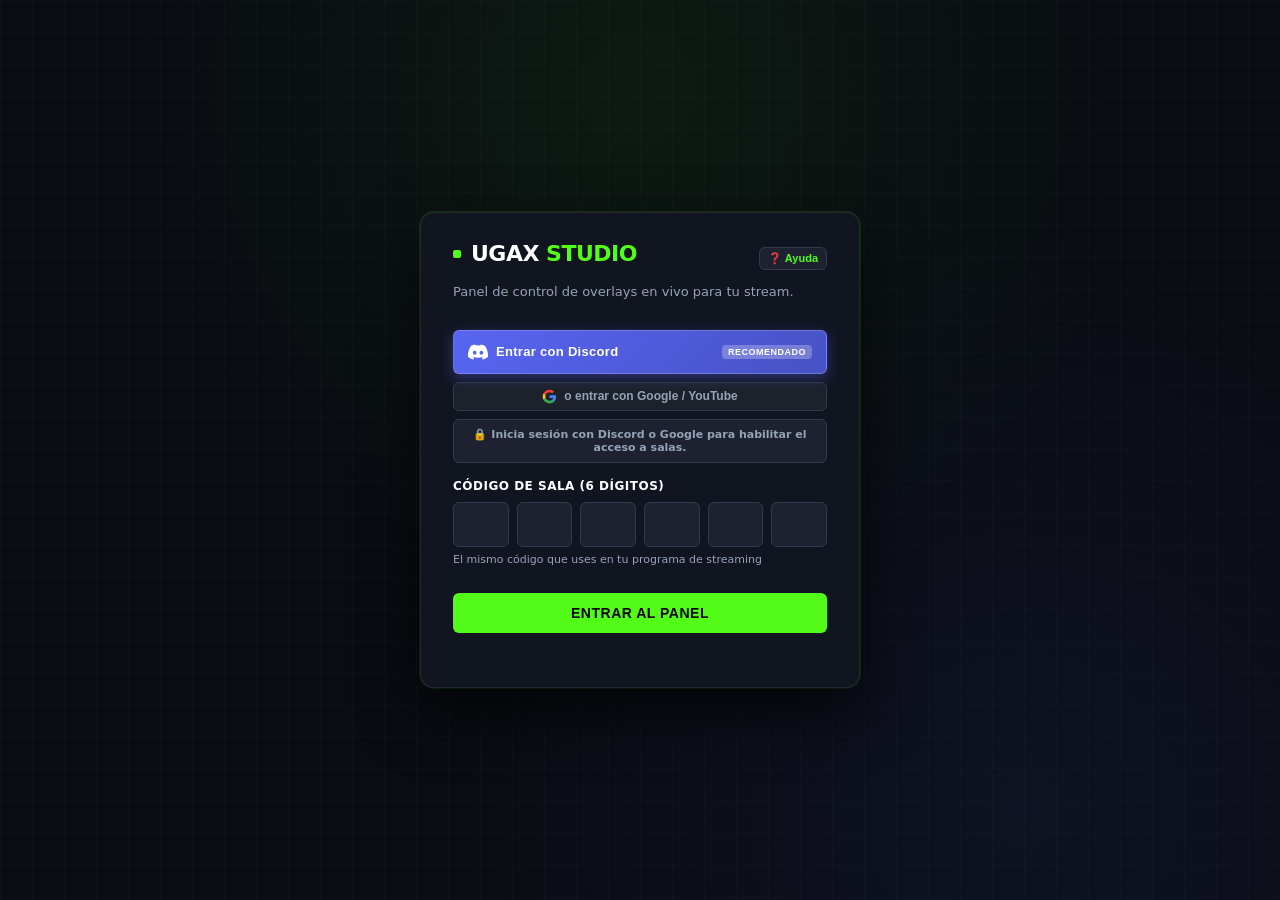
==== commit 948ae0da: "Redesign clean lobby, fix tight text hitbox and scaling, calibrate 16:9 canvas margins and OBS strea" ====
--- a/index.html
+++ b/index.html
@@ -10,17 +10,10 @@
 
   <!-- Lobby / Gatekeeper Screen -->
   <div id="lobby-screen" class="lobby-container">
-    <div class="lobby-floating-bg" aria-hidden="true">
-      <div class="float-item float-1"><img src="https://api.dicebear.com/7.x/bottts/svg?seed=sans" alt=""></div>
-      <div class="float-item float-2"><span class="float-icon">💀</span></div>
-      <div class="float-item float-3"><img src="https://api.dicebear.com/7.x/bottts/svg?seed=itzugax" alt=""></div>
-      <div class="float-item float-4"><span class="float-icon">⚡</span></div>
-      <div class="float-item float-5"><span class="float-icon">🎮</span></div>
-      <div class="float-item float-6"><span class="float-icon">💀</span></div>
-    </div>
     <div class="lobby-card">
       <div class="lobby-card-top">
         <div class="lobby-logo">
+          <span class="kick-dot"></span>
           <h2>UGAX <span class="kick-green">STUDIO</span></h2>
         </div>
         <button class="icon-help-btn" id="btn-open-help" title="Ver guía de uso">&#10067; Ayuda</button>
@@ -164,7 +157,8 @@
 
             <!-- Quick Action Buttons -->
             <div class="quick-actions">
-              <button class="q-btn" id="qa-center" title="Centrar en pantalla">&#127919; Centrar fino</button>
+              <button class="q-btn" id="qa-fit-bounds" title="Ajustar caja exactamente al tamaño del texto/contenido">&#128207; Ajustar caja</button>
+              <button class="q-btn" id="qa-center" title="Centrar en pantalla">&#127919; Centrar</button>
               <button class="q-btn" id="qa-fullscreen" title="Ajustar a pantalla completa">&#128250; Modo cine</button>
               <button class="q-btn" id="qa-clone" title="Duplicar esta capa">&#128203; Clonar</button>
             </div>
@@ -338,8 +332,8 @@
         </div>
 
         <div id="pin-error-box" class="pin-error-box" style="display:none">
-          <span class="pin-error-meme">👉😹</span>
-          <span class="pin-error-text" id="pin-error-text">❌ PIN incorrecto jaja</span>
+          <span class="pin-error-icon">⚠️</span>
+          <span class="pin-error-text" id="pin-error-text">PIN de acceso incorrecto</span>
         </div>
 
         <div class="pin-modal-actions" style="display:flex;gap:8px;margin-top:16px;">
--- a/css/panel.css
+++ b/css/panel.css
@@ -36,72 +36,29 @@
 .lobby-container {
   position: fixed;
   inset: 0;
-  background: #080a0f;
+  background: #090c12;
   background-image: 
-    radial-gradient(circle at 10% 15%, rgba(83, 252, 24, 0.09) 0%, transparent 35%),
-    radial-gradient(circle at 90% 85%, rgba(88, 101, 242, 0.10) 0%, transparent 40%),
-    radial-gradient(circle at 50% 50%, rgba(83, 252, 24, 0.03) 0%, transparent 60%),
-    linear-gradient(rgba(83, 252, 24, 0.035) 1px, transparent 1px),
-    linear-gradient(90deg, rgba(83, 252, 24, 0.035) 1px, transparent 1px);
-  background-size: 100% 100%, 100% 100%, 100% 100%, 32px 32px, 32px 32px;
+    radial-gradient(circle at 50% 10%, rgba(83, 252, 24, 0.06) 0%, transparent 50%),
+    radial-gradient(circle at 80% 90%, rgba(88, 101, 242, 0.07) 0%, transparent 45%),
+    linear-gradient(rgba(255, 255, 255, 0.015) 1px, transparent 1px),
+    linear-gradient(90deg, rgba(255, 255, 255, 0.015) 1px, transparent 1px);
+  background-size: 100% 100%, 100% 100%, 32px 32px, 32px 32px;
   display: flex;
   align-items: center;
   justify-content: center;
   z-index: 9999;
   overflow: hidden;
-  padding: 16px;
-}
-
-.lobby-floating-bg {
-  position: absolute;
-  inset: 0;
-  pointer-events: none;
-  overflow: hidden;
-  z-index: 1;
-}
-
-.float-item {
-  position: absolute;
-  opacity: 0.28;
-  filter: drop-shadow(0 0 12px rgba(83, 252, 24, 0.35));
-  animation: floatAround 18s ease-in-out infinite alternate;
-  user-select: none;
-}
-
-.float-item img {
-  width: 58px;
-  height: 58px;
-  border-radius: 12px;
-  display: block;
-}
-
-.float-item .float-icon {
-  font-size: 42px;
-  display: block;
-}
-
-.float-1 { top: 10%; left: 8%; animation-duration: 22s; animation-delay: 0s; }
-.float-2 { top: 75%; left: 12%; animation-duration: 26s; animation-delay: -4s; }
-.float-3 { top: 15%; right: 10%; animation-duration: 20s; animation-delay: -8s; }
-.float-4 { top: 70%; right: 14%; animation-duration: 24s; animation-delay: -2s; }
-.float-5 { top: 45%; left: 4%; animation-duration: 28s; animation-delay: -6s; }
-.float-6 { top: 48%; right: 6%; animation-duration: 25s; animation-delay: -10s; }
-
-@keyframes floatAround {
-  0% { transform: translateY(0) rotate(0deg) scale(1); }
-  50% { transform: translateY(-35px) translateX(20px) rotate(12deg) scale(1.08); }
-  100% { transform: translateY(25px) translateX(-20px) rotate(-10deg) scale(0.95); }
+  padding: 20px;
 }
 
 .lobby-card {
   position: relative;
   z-index: 2;
-  background: rgba(18, 22, 32, 0.96);
-  backdrop-filter: blur(20px);
-  border: 1px solid rgba(83, 252, 24, 0.22);
-  box-shadow: 0 20px 50px rgba(0, 0, 0, 0.7), 0 0 35px rgba(83, 252, 24, 0.07);
+  background: #111520;
+  border: 1px solid rgba(255, 255, 255, 0.08);
+  box-shadow: 0 24px 60px rgba(0, 0, 0, 0.7), 0 0 1px 1px rgba(83, 252, 24, 0.15);
   border-radius: 14px;
-  padding: 24px 30px;
+  padding: 28px 32px;
   width: 440px;
   max-width: 95vw;
   max-height: 94vh;
@@ -1118,24 +1075,26 @@
 
 .canvas-wrap {
   width: 100%;
-  max-width: calc((100vh - 220px) * 16 / 9);
-  max-height: calc(100vh - 220px);
+  max-width: calc((100vh - 210px) * 16 / 9);
+  max-height: calc(100vh - 210px);
   aspect-ratio: 16 / 9;
   position: relative;
+  margin: 0 auto;
 }
 
 #canvas {
   position: relative;
   width: 100%;
   height: 100%;
-  background: #0a0a0a;
+  background: #080a0f;
   background-image:
-    linear-gradient(rgba(59, 130, 246, 0.05) 1px, transparent 1px),
-    linear-gradient(90deg, rgba(59, 130, 246, 0.05) 1px, transparent 1px);
+    linear-gradient(rgba(83, 252, 24, 0.04) 1px, transparent 1px),
+    linear-gradient(90deg, rgba(83, 252, 24, 0.04) 1px, transparent 1px);
   background-size: 5% 5%;
   border: 1px solid var(--border);
+  box-sizing: border-box;
   overflow: hidden;
-  border-radius: 4px;
+  border-radius: 2px;
 }
 
 .canvas-note {
@@ -1151,6 +1110,7 @@
   touch-action: none;
   user-select: none;
   cursor: move;
+  box-sizing: border-box;
 }
 
 .el.locked {
@@ -1168,6 +1128,13 @@
   box-sizing: border-box;
   pointer-events: none;
   transition: border-color 0.12s;
+}
+
+.el.is-text .media-wrap {
+  overflow: hidden;
+  display: flex;
+  align-items: center;
+  justify-content: center;
 }
 
 .el:hover .media-wrap {
@@ -1446,36 +1413,30 @@
   display: flex;
   align-items: center;
   gap: 10px;
-  background: rgba(239, 68, 68, 0.15);
-  border: 1px solid rgba(239, 68, 68, 0.4);
+  background: rgba(239, 68, 68, 0.12);
+  border: 1px solid rgba(239, 68, 68, 0.35);
   padding: 10px 14px;
   border-radius: var(--radius);
   margin-top: 10px;
-  animation: shakeMeme 0.4s ease-in-out;
-}
-
-.pin-error-meme {
-  font-size: 26px;
+  animation: shakeShort 0.3s ease-in-out;
+}
+
+.pin-error-icon {
+  font-size: 18px;
   line-height: 1;
-  animation: bounceMeme 0.5s infinite alternate;
 }
 
 .pin-error-text {
   font-size: 12px;
-  font-weight: 700;
+  font-weight: 600;
   color: #fca5a5;
   line-height: 1.3;
 }
 
-@keyframes shakeMeme {
+@keyframes shakeShort {
   0%, 100% { transform: translateX(0); }
-  20%, 60% { transform: translateX(-8px); }
-  40%, 80% { transform: translateX(8px); }
-}
-
-@keyframes bounceMeme {
-  0% { transform: scale(1) rotate(0deg); }
-  100% { transform: scale(1.2) rotate(10deg); }
+  25% { transform: translateX(-5px); }
+  75% { transform: translateX(5px); }
 }
 
 .modal-header {
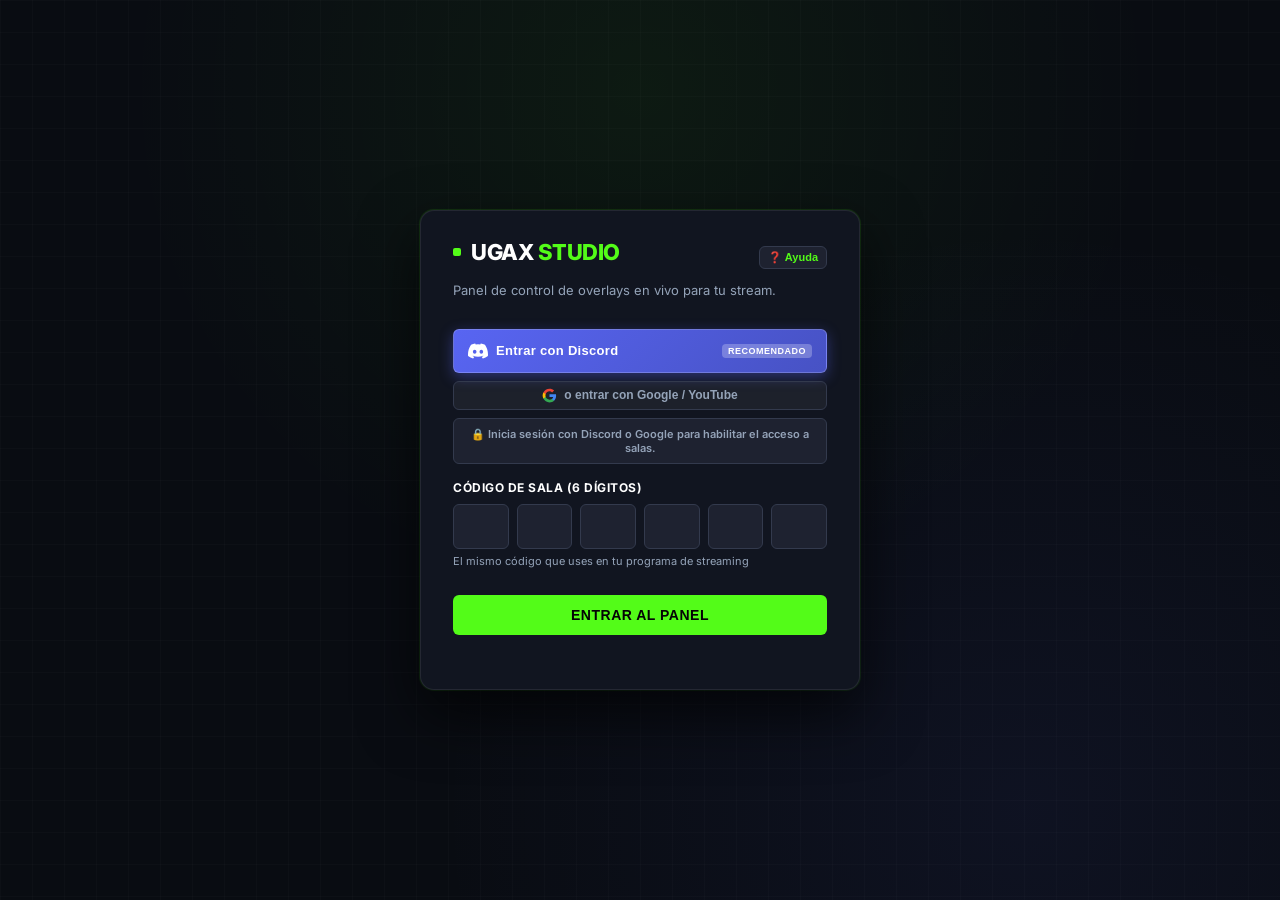
==== commit bc5b1b46: "Professional Studio 2.0 UI/UX overhaul: 9-point alignment pad, Safe Area 16:9 guides, toast notifica" ====
--- a/index.html
+++ b/index.html
@@ -3,7 +3,10 @@
 <head>
   <meta charset="utf-8">
   <meta name="viewport" content="width=device-width,initial-scale=1">
-  <title>Control de UGAX — Panel de Overlays</title>
+  <title>UGAX STUDIO — Panel de Overlays en Vivo</title>
+  <link rel="preconnect" href="https://fonts.googleapis.com">
+  <link rel="preconnect" href="https://fonts.gstatic.com" crossorigin>
+  <link href="https://fonts.googleapis.com/css2?family=Bebas+Neue&family=Bungee&family=Inter:wght@400;500;600;700;800&family=Montserrat:wght@600;800;900&family=Orbitron:wght@600;800;900&family=Permanent+Marker&display=swap" rel="stylesheet">
   <link rel="stylesheet" href="css/panel.css">
 </head>
 <body class="kick-theme">
@@ -147,15 +150,33 @@
 
         <!-- Edit Section -->
         <section class="card" id="edit-section" style="display:none">
-          <h2>&#9998; Modificando: <span id="ed-title-type">Capa</span></h2>
-          <div style="padding:8px 12px">
+          <div class="edit-section-header">
+            <h2>&#9998; Inspector: <span id="ed-title-type">Capa</span></h2>
+            <span class="badge-active-layer" id="ed-layer-badge">ACTIVA</span>
+          </div>
+          <div class="edit-section-body">
             
             <div class="edit-group">
-              <label>Apodo de la capa</label>
+              <label>Nombre de la capa</label>
               <input type="text" id="ed-name-input" placeholder="Ponle un nombre...">
             </div>
 
-            <!-- Quick Action Buttons -->
+            <!-- Alignment & Quick Actions -->
+            <div class="edit-group">
+              <label>Alineación Rápida</label>
+              <div class="align-grid-pad">
+                <button type="button" class="align-pad-btn" id="btn-align-nw" title="Arriba Izquierda">&#8598;</button>
+                <button type="button" class="align-pad-btn" id="btn-align-n" title="Centrar Arriba">&#8593;</button>
+                <button type="button" class="align-pad-btn" id="btn-align-ne" title="Arriba Derecha">&#8599;</button>
+                <button type="button" class="align-pad-btn" id="btn-align-w" title="Alinear Izquierda">&#8592;</button>
+                <button type="button" class="align-pad-btn align-pad-center" id="btn-align-c" title="Centrar en Pantalla">&#8853;</button>
+                <button type="button" class="align-pad-btn" id="btn-align-e" title="Alinear Derecha">&#8594;</button>
+                <button type="button" class="align-pad-btn" id="btn-align-sw" title="Abajo Izquierda">&#8601;</button>
+                <button type="button" class="align-pad-btn" id="btn-align-s" title="Centrar Abajo">&#8595;</button>
+                <button type="button" class="align-pad-btn" id="btn-align-se" title="Abajo Derecha">&#8600;</button>
+              </div>
+            </div>
+
             <div class="quick-actions">
               <button class="q-btn" id="qa-fit-bounds" title="Ajustar caja exactamente al tamaño del texto/contenido">&#128207; Ajustar caja</button>
               <button class="q-btn" id="qa-center" title="Centrar en pantalla">&#127919; Centrar</button>
@@ -167,35 +188,32 @@
             <div id="edit-text-fields"></div>
 
             <div class="edit-group">
-              <label>Opacidad / Transparencia</label>
-              <div style="display:flex;align-items:center;gap:8px">
-                <input type="range" id="ed-opacity" min="0" max="100" value="100" style="flex:1">
-                <span id="ed-opacity-val" style="font-size:12px;width:32px;text-align:right;font-weight:600">100%</span>
-              </div>
+              <label>Opacidad (<span id="ed-opacity-val">100%</span>)</label>
+              <input type="range" id="ed-opacity" min="0" max="100" value="100">
             </div>
 
             <div class="grid2">
               <div class="edit-group">
-                <label>Posición X</label>
+                <label>Posición X (%)</label>
                 <input type="number" id="ed-x" min="0" max="1" step="0.01">
               </div>
               <div class="edit-group">
-                <label>Posición Y</label>
+                <label>Posición Y (%)</label>
                 <input type="number" id="ed-y" min="0" max="1" step="0.01">
               </div>
             </div>
             <div class="grid2">
               <div class="edit-group">
-                <label>Ancho</label>
+                <label>Ancho (%)</label>
                 <input type="number" id="ed-w" min="0.02" max="1" step="0.01">
               </div>
               <div class="edit-group">
-                <label>Alto</label>
+                <label>Alto (%)</label>
                 <input type="number" id="ed-h" min="0.02" max="1" step="0.01">
               </div>
             </div>
 
-            <div style="display:flex;gap:6px;margin-top:8px">
+            <div style="display:flex;gap:6px;margin-top:10px">
               <button class="btn" id="ed-lock-toggle" style="flex:1">&#128274; Bloquear</button>
               <button class="btn danger" id="ed-del" style="flex:1">&#128465; Borrar</button>
             </div>
@@ -207,8 +225,22 @@
     <!-- Center Stage: Stream Preview & Soundboard -->
     <main class="main-center-stage">
       <div class="main-center">
+        <!-- Canvas Ribbon Tools -->
+        <div class="canvas-top-bar">
+          <div class="canvas-res-pill">🔴 EN DIRECTO · 1920 × 1080 (16:9)</div>
+          <div class="canvas-tools-group">
+            <button type="button" class="canvas-tool-btn" id="btn-toggle-safe-area" title="Mostrar/ocultar guías de margen seguro 16:9">📐 Área Segura</button>
+            <button type="button" class="canvas-tool-btn" id="btn-center-stage" title="Centrar capa seleccionada">&#127919; Centrar</button>
+          </div>
+        </div>
+
         <div class="canvas-wrap">
-          <div id="canvas"></div>
+          <div id="canvas">
+            <div id="canvas-safe-guides" class="safe-guides-overlay" style="display:none">
+              <div class="safe-guide-action" title="Margen de Acción Segura (90%)"></div>
+              <div class="safe-guide-title" title="Margen de Título Seguro (80%)"></div>
+            </div>
+          </div>
         </div>
         <div class="canvas-note">
           <span>Vista previa 16:9</span> · 
@@ -344,6 +376,9 @@
     </div>
   </div>
 
+  <!-- Toast Container -->
+  <div id="toast-container" class="toast-container"></div>
+
   <!-- Scripts locales & CDN -->
   <script src="lib/interact.min.js"></script>
   <script src="lib/firebase-app.js"></script>
--- a/css/panel.css
+++ b/css/panel.css
@@ -1193,13 +1193,212 @@
 .resize-w { top: 50%; left: 0%; cursor: ew-resize; }
 .resize-e { top: 50%; left: 100%; cursor: ew-resize; }
 
+/* Canvas Top Ribbon */
+.canvas-top-bar {
+  display: flex;
+  align-items: center;
+  justify-content: space-between;
+  width: 100%;
+  max-width: calc((100vh - 210px) * 16 / 9);
+  margin-bottom: 6px;
+  padding: 0 4px;
+}
+
+.canvas-res-pill {
+  font-size: 11px;
+  font-weight: 700;
+  color: var(--muted);
+  letter-spacing: 0.3px;
+}
+
+.canvas-tools-group {
+  display: flex;
+  align-items: center;
+  gap: 6px;
+}
+
+.canvas-tool-btn {
+  background: var(--surface);
+  border: 1px solid var(--border);
+  color: var(--text);
+  padding: 4px 8px;
+  border-radius: 4px;
+  font-size: 11px;
+  font-weight: 600;
+  cursor: pointer;
+  transition: all 0.15s;
+}
+
+.canvas-tool-btn:hover {
+  background: var(--row-hover);
+  border-color: var(--muted);
+  color: var(--text-bright);
+}
+
+.canvas-tool-btn.active {
+  background: rgba(83, 252, 24, 0.15);
+  border-color: var(--accent);
+  color: var(--accent);
+}
+
+/* Safe Area Guides Overlay */
+.safe-guides-overlay {
+  position: absolute;
+  inset: 0;
+  pointer-events: none;
+  z-index: 900;
+}
+
+.safe-guide-action {
+  position: absolute;
+  inset: 5%;
+  border: 1px dashed rgba(83, 252, 24, 0.35);
+  pointer-events: none;
+}
+
+.safe-guide-title {
+  position: absolute;
+  inset: 10%;
+  border: 1px dashed rgba(59, 130, 246, 0.35);
+  pointer-events: none;
+}
+
+/* Edit Section Header */
+.edit-section-header {
+  display: flex;
+  align-items: center;
+  justify-content: space-between;
+  padding: 8px 12px;
+  background: var(--surface);
+  border-bottom: 1px solid var(--border);
+}
+
+.edit-section-header h2 {
+  padding: 0;
+  background: transparent;
+  border-bottom: none;
+  font-size: 12px;
+  font-weight: 700;
+  color: var(--text-bright);
+}
+
+.badge-active-layer {
+  font-size: 9px;
+  font-weight: 800;
+  background: rgba(83, 252, 24, 0.15);
+  color: var(--accent);
+  border: 1px solid rgba(83, 252, 24, 0.3);
+  padding: 2px 6px;
+  border-radius: 10px;
+  letter-spacing: 0.5px;
+}
+
+.edit-section-body {
+  padding: 10px 12px;
+}
+
+/* 9-Point Alignment Grid Pad */
+.align-grid-pad {
+  display: grid;
+  grid-template-columns: repeat(3, 1fr);
+  gap: 4px;
+  background: var(--surface);
+  padding: 6px;
+  border: 1px solid var(--border);
+  border-radius: var(--radius);
+}
+
+.align-pad-btn {
+  background: var(--row);
+  border: 1px solid var(--border);
+  color: var(--text);
+  padding: 6px 0;
+  font-size: 13px;
+  font-weight: 700;
+  border-radius: 4px;
+  cursor: pointer;
+  display: flex;
+  align-items: center;
+  justify-content: center;
+  transition: all 0.12s;
+}
+
+.align-pad-btn:hover {
+  background: var(--accent);
+  color: #000;
+  border-color: var(--accent);
+}
+
+.align-pad-btn:active {
+  transform: scale(0.94);
+}
+
+.align-pad-center {
+  background: rgba(83, 252, 24, 0.1);
+  color: var(--accent);
+  border-color: rgba(83, 252, 24, 0.25);
+}
+
+/* Toast Notification System */
+.toast-container {
+  position: fixed;
+  bottom: 20px;
+  right: 20px;
+  z-index: 10000;
+  display: flex;
+  flex-direction: column;
+  gap: 8px;
+  pointer-events: none;
+}
+
+.toast-item {
+  pointer-events: auto;
+  min-width: 240px;
+  max-width: 380px;
+  background: #111520;
+  border: 1px solid rgba(255, 255, 255, 0.1);
+  box-shadow: 0 8px 24px rgba(0, 0, 0, 0.6), 0 0 1px 1px rgba(83, 252, 24, 0.15);
+  border-radius: 8px;
+  padding: 10px 14px;
+  color: var(--text-bright);
+  font-size: 12px;
+  font-weight: 600;
+  display: flex;
+  align-items: center;
+  gap: 8px;
+  animation: toastIn 0.25s ease-out forwards;
+  transition: opacity 0.25s, transform 0.25s;
+}
+
+.toast-item.toast-success {
+  border-left: 3px solid var(--accent);
+}
+
+.toast-item.toast-error {
+  border-left: 3px solid var(--danger);
+}
+
+.toast-item.toast-info {
+  border-left: 3px solid #3b82f6;
+}
+
+.toast-item.toast-out {
+  opacity: 0;
+  transform: translateX(30px);
+}
+
+@keyframes toastIn {
+  from { opacity: 0; transform: translateY(12px) scale(0.96); }
+  to { opacity: 1; transform: translateY(0) scale(1); }
+}
+
 .el img, .el video {
   width: 100%;
   height: 100%;
   object-fit: contain;
   display: block;
   pointer-events: none;
-  background: #000;
+  background: transparent;
 }
 
 .el.hidden-el {
@@ -1240,7 +1439,7 @@
   justify-content: center;
   text-align: center;
   white-space: nowrap;
-  overflow: visible;
+  overflow: hidden;
   padding: 0;
   margin: 0;
   line-height: 1;
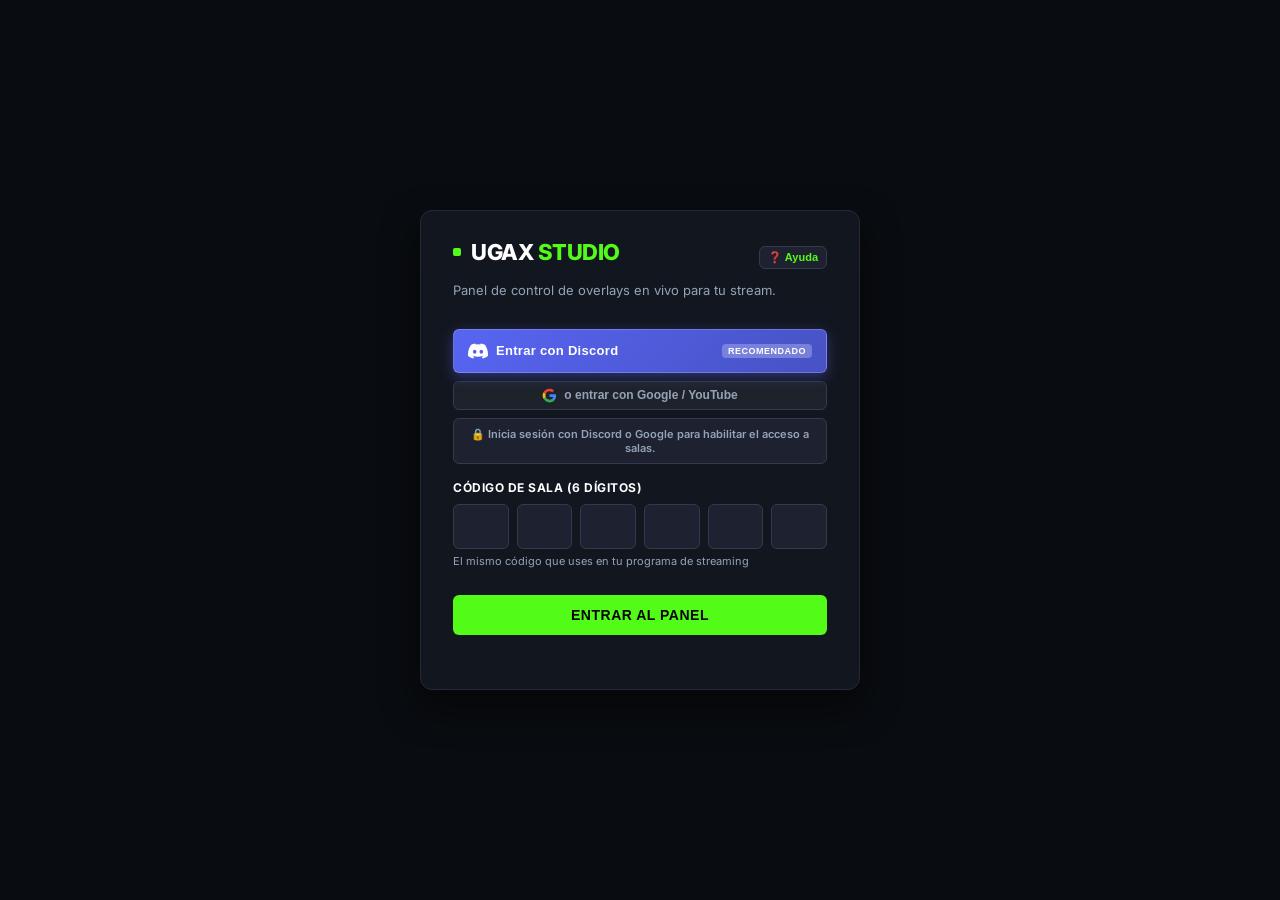
==== commit a3041880: "Fix text hitbox (exact glyph bounds), fix soundboard overlap, add green favicon" ====
--- a/index.html
+++ b/index.html
@@ -8,6 +8,7 @@
   <link rel="preconnect" href="https://fonts.gstatic.com" crossorigin>
   <link href="https://fonts.googleapis.com/css2?family=Bebas+Neue&family=Bungee&family=Inter:wght@400;500;600;700;800&family=Montserrat:wght@600;800;900&family=Orbitron:wght@600;800;900&family=Permanent+Marker&display=swap" rel="stylesheet">
   <link rel="stylesheet" href="css/panel.css">
+  <link rel="icon" type="image/svg+xml" href="favicon.svg">
 </head>
 <body class="kick-theme">
 
--- a/css/panel.css
+++ b/css/panel.css
@@ -36,13 +36,7 @@
 .lobby-container {
   position: fixed;
   inset: 0;
-  background: #090c12;
-  background-image: 
-    radial-gradient(circle at 50% 10%, rgba(83, 252, 24, 0.06) 0%, transparent 50%),
-    radial-gradient(circle at 80% 90%, rgba(88, 101, 242, 0.07) 0%, transparent 45%),
-    linear-gradient(rgba(255, 255, 255, 0.015) 1px, transparent 1px),
-    linear-gradient(90deg, rgba(255, 255, 255, 0.015) 1px, transparent 1px);
-  background-size: 100% 100%, 100% 100%, 32px 32px, 32px 32px;
+  background: #090c10;
   display: flex;
   align-items: center;
   justify-content: center;
@@ -54,10 +48,10 @@
 .lobby-card {
   position: relative;
   z-index: 2;
-  background: #111520;
-  border: 1px solid rgba(255, 255, 255, 0.08);
-  box-shadow: 0 24px 60px rgba(0, 0, 0, 0.7), 0 0 1px 1px rgba(83, 252, 24, 0.15);
-  border-radius: 14px;
+  background: #12161f;
+  border: 1px solid #232936;
+  box-shadow: 0 16px 36px rgba(0, 0, 0, 0.5);
+  border-radius: 12px;
   padding: 28px 32px;
   width: 440px;
   max-width: 95vw;
@@ -403,17 +397,16 @@
 }
 
 .dot {
-  width: 9px;
-  height: 9px;
+  width: 8px;
+  height: 8px;
   border-radius: 50%;
   background: var(--danger);
   transition: background 0.3s;
-  box-shadow: 0 0 6px var(--danger);
+  flex-shrink: 0;
 }
 
 .dot.on {
   background: var(--ok);
-  box-shadow: 0 0 6px var(--ok);
 }
 
 /* Layout - 3 Column Studio */
@@ -1086,14 +1079,10 @@
   position: relative;
   width: 100%;
   height: 100%;
-  background: #080a0f;
-  background-image:
-    linear-gradient(rgba(83, 252, 24, 0.04) 1px, transparent 1px),
-    linear-gradient(90deg, rgba(83, 252, 24, 0.04) 1px, transparent 1px);
-  background-size: 5% 5%;
-  border: 1px solid var(--border);
+  background: #08090d;
+  border: 1px solid #252a36;
   box-sizing: border-box;
-  overflow: hidden;
+  overflow: visible;
   border-radius: 2px;
 }
 
@@ -1158,10 +1147,10 @@
 /* 8 Resize Handles */
 .resize-handle {
   position: absolute;
-  width: 10px;
-  height: 10px;
+  width: 9px;
+  height: 9px;
   background: #ffffff;
-  border: 2px solid var(--accent);
+  border: 1.5px solid var(--accent);
   border-radius: 2px;
   box-shadow: 0 1px 4px rgba(0, 0, 0, 0.7);
   z-index: 1001;
@@ -1192,6 +1181,84 @@
 .resize-s { top: 100%; left: 50%; cursor: ns-resize; }
 .resize-w { top: 50%; left: 0%; cursor: ew-resize; }
 .resize-e { top: 50%; left: 100%; cursor: ew-resize; }
+
+/* When element is small, hide edge handles so only 4 corner handles remain */
+.el.is-small .resize-n,
+.el.is-small .resize-s,
+.el.is-small .resize-e,
+.el.is-small .resize-w {
+  display: none !important;
+}
+
+.el.is-tiny .resize-handle {
+  width: 7px;
+  height: 7px;
+}
+
+/* Canva-style Floating Move Handle */
+.canva-move-handle {
+  position: absolute;
+  top: -24px;
+  left: 50%;
+  transform: translateX(-50%);
+  width: 22px;
+  height: 22px;
+  background: #161b22;
+  border: 1.5px solid var(--accent);
+  border-radius: 50%;
+  display: none;
+  align-items: center;
+  justify-content: center;
+  cursor: grab;
+  z-index: 1005;
+  box-shadow: 0 2px 8px rgba(0, 0, 0, 0.7);
+  pointer-events: auto;
+  user-select: none;
+  transition: transform 0.1s, background 0.1s;
+}
+
+.canva-move-handle::after {
+  content: "";
+  position: absolute;
+  top: 100%;
+  left: 50%;
+  width: 1.5px;
+  height: 6px;
+  background: var(--accent);
+  transform: translateX(-50%);
+  pointer-events: none;
+}
+
+.canva-move-handle:hover {
+  background: var(--accent);
+  transform: translateX(-50%) scale(1.15);
+}
+
+.canva-move-handle:hover .canva-move-icon {
+  color: #000;
+}
+
+.canva-move-handle:active {
+  cursor: grabbing;
+  transform: translateX(-50%) scale(1.1);
+  background: var(--accent);
+}
+
+.canva-move-handle:active .canva-move-icon {
+  color: #000;
+}
+
+.canva-move-icon {
+  font-size: 11px;
+  color: var(--accent);
+  line-height: 1;
+  font-weight: bold;
+  pointer-events: none;
+}
+
+.el.selected .canva-move-handle {
+  display: flex;
+}
 
 /* Canvas Top Ribbon */
 .canvas-top-bar {
@@ -1448,21 +1515,7 @@
 }
 
 .tag {
-  position: absolute;
-  top: 2px;
-  left: 2px;
-  background: rgba(0, 0, 0, 0.75);
-  padding: 2px 6px;
-  border-radius: 3px;
-  font-size: 10px;
-  color: #ccc;
-  max-width: calc(100% - 4px);
-  overflow: hidden;
-  text-overflow: ellipsis;
-  white-space: nowrap;
-  pointer-events: none;
-  font-weight: 500;
-  z-index: 10;
+  display: none !important;
 }
 
 /* === Soundboard Bottom Dock Styles === */
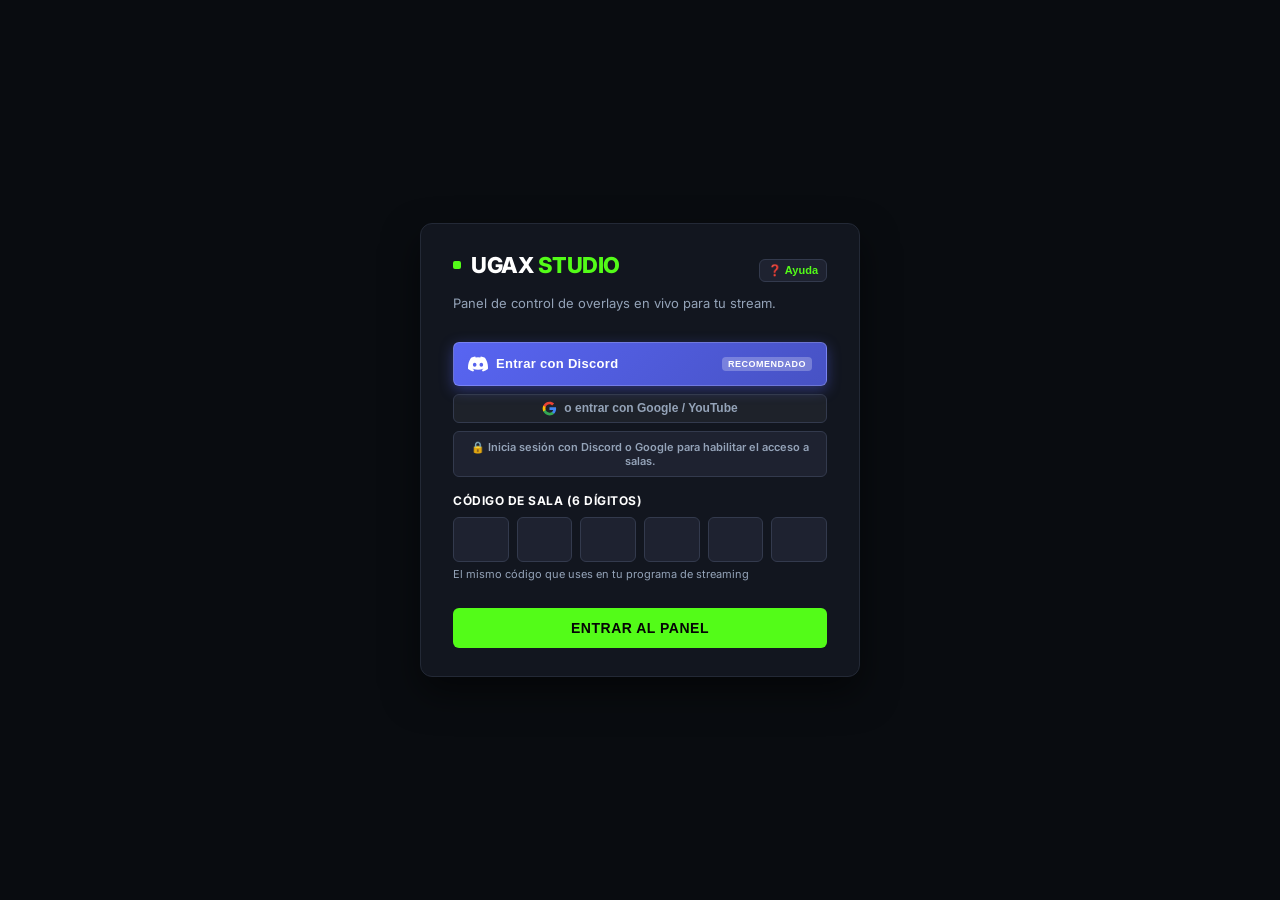
==== commit 80f74860: "Add rich error feedback on lobby, add Widgets tab (Clock/Timer, Ticker/Marquee, Webcam Frames/Shapes" ====
--- a/index.html
+++ b/index.html
@@ -79,7 +79,8 @@
           <span class="lobby-hint">El mismo código que uses en tu programa de streaming</span>
         </div>
 
-        <button type="submit" class="btn-kick-primary" id="btn-enter-room" disabled>ENTRAR AL PANEL</button>
+        <div id="lobby-error-box" class="lobby-error" style="display:none"></div>
+        <button type="submit" class="btn-kick-primary" id="btn-enter-room">ENTRAR AL PANEL</button>
       </form>
     </div>
   </div>
@@ -117,6 +118,7 @@
           <button class="tab active" data-tab="tab-arch">&#128193; Archivos</button>
           <button class="tab" data-tab="tab-url">&#128279; Linkaso</button>
           <button class="tab" data-tab="tab-txt">&#128196; Texto</button>
+          <button class="tab" data-tab="tab-widgets">&#129513; Widgets</button>
         </div>
 
         <!-- File Tab (Active Default) -->
@@ -142,10 +144,31 @@
         <div class="tab-body" id="tab-txt">
           <label>Qué quieres poner en pantalla</label>
           <input type="text" id="txtIn" placeholder="Escribe cualquier webada...">
-          <div class="hint">Letras bien potentes con borde negro Comic Sans</div>
+          <div class="hint">Letras bien potentes con borde negro y fuentes personalizables</div>
           <div style="display:flex;gap:6px;margin-top:8px">
             <button class="btn primary" id="addTxt" style="flex:1">&#10010; Tirar texto</button>
             <button class="btn btn-tts" id="addTts" style="flex:1" title="Poner en pantalla y leer con voz en el stream">&#128483; Tirar TTS (Voz)</button>
+          </div>
+        </div>
+
+        <!-- Widgets Tab (Reloj, Ticker, Marcos, etc) -->
+        <div class="tab-body" id="tab-widgets">
+          <div class="widget-section">
+            <label>🕒 Reloj / Temporizador</label>
+            <div style="display:flex;gap:6px;margin-bottom:12px">
+              <button class="btn" id="btnAddClock" style="flex:1;font-size:11px">&#128339; Reloj Digital</button>
+              <button class="btn" id="btnAddTimer" style="flex:1;font-size:11px">&#9201; Countdown (5m)</button>
+            </div>
+
+            <label>📰 Ticker / Marquee en Movimiento</label>
+            <input type="text" id="marqueeIn" placeholder="🔴 SÍGUEME EN KICK: @streamer | BIENVENIDOS..." style="margin-bottom:6px">
+            <button class="btn primary" id="btnAddMarquee" style="width:100%;margin-bottom:12px">&#10010; Tirar Marquee / Ticker</button>
+
+            <label>🔲 Marcos & Formas Decorativas</label>
+            <div style="display:flex;gap:6px">
+              <button class="btn" id="btnAddWebcamBox" style="flex:1;font-size:11px">&#127909; Marco Cámara</button>
+              <button class="btn" id="btnAddShapeBox" style="flex:1;font-size:11px">&#9645; Caja / Banner</button>
+            </div>
           </div>
         </div>
 
--- a/css/panel.css
+++ b/css/panel.css
@@ -2064,3 +2064,61 @@
   object-fit: cover;
   border: 1px solid var(--border);
 }
+
+/* ============================================
+   WIDGETS & ANIMATIONS
+   ============================================ */
+.widget-section {
+  display: flex;
+  flex-direction: column;
+}
+
+.widget-section label {
+  font-size: 11px;
+  font-weight: 700;
+  color: var(--text-bright);
+  text-transform: uppercase;
+  letter-spacing: 0.5px;
+  margin-top: 6px;
+  margin-bottom: 6px;
+}
+
+/* Marquee / Ticker Animation */
+@keyframes marqueeScroll {
+  0% { transform: translateX(100%); }
+  100% { transform: translateX(-100%); }
+}
+
+.marquee-track {
+  display: inline-block;
+  white-space: nowrap;
+  animation: marqueeScroll 15s linear infinite;
+  will-change: transform;
+}
+
+/* Lobby Shake & Alert Highlights */
+@keyframes authShakeAlert {
+  0%, 100% { transform: translateX(0); }
+  20%, 60% { transform: translateX(-6px); }
+  40%, 80% { transform: translateX(6px); }
+}
+
+.auth-highlight-shake {
+  animation: authShakeAlert 0.4s ease-in-out !important;
+  border: 1px solid var(--danger) !important;
+  box-shadow: 0 0 12px rgba(239, 68, 68, 0.4) !important;
+}
+
+.lobby-error {
+  font-size: 12px;
+  color: var(--danger);
+  font-weight: 700;
+  text-align: center;
+  margin-top: 10px;
+  margin-bottom: 4px;
+  padding: 8px 12px;
+  background: rgba(239, 68, 68, 0.1);
+  border: 1px solid rgba(239, 68, 68, 0.25);
+  border-radius: var(--radius);
+  animation: authShakeAlert 0.3s ease-in-out;
+}
